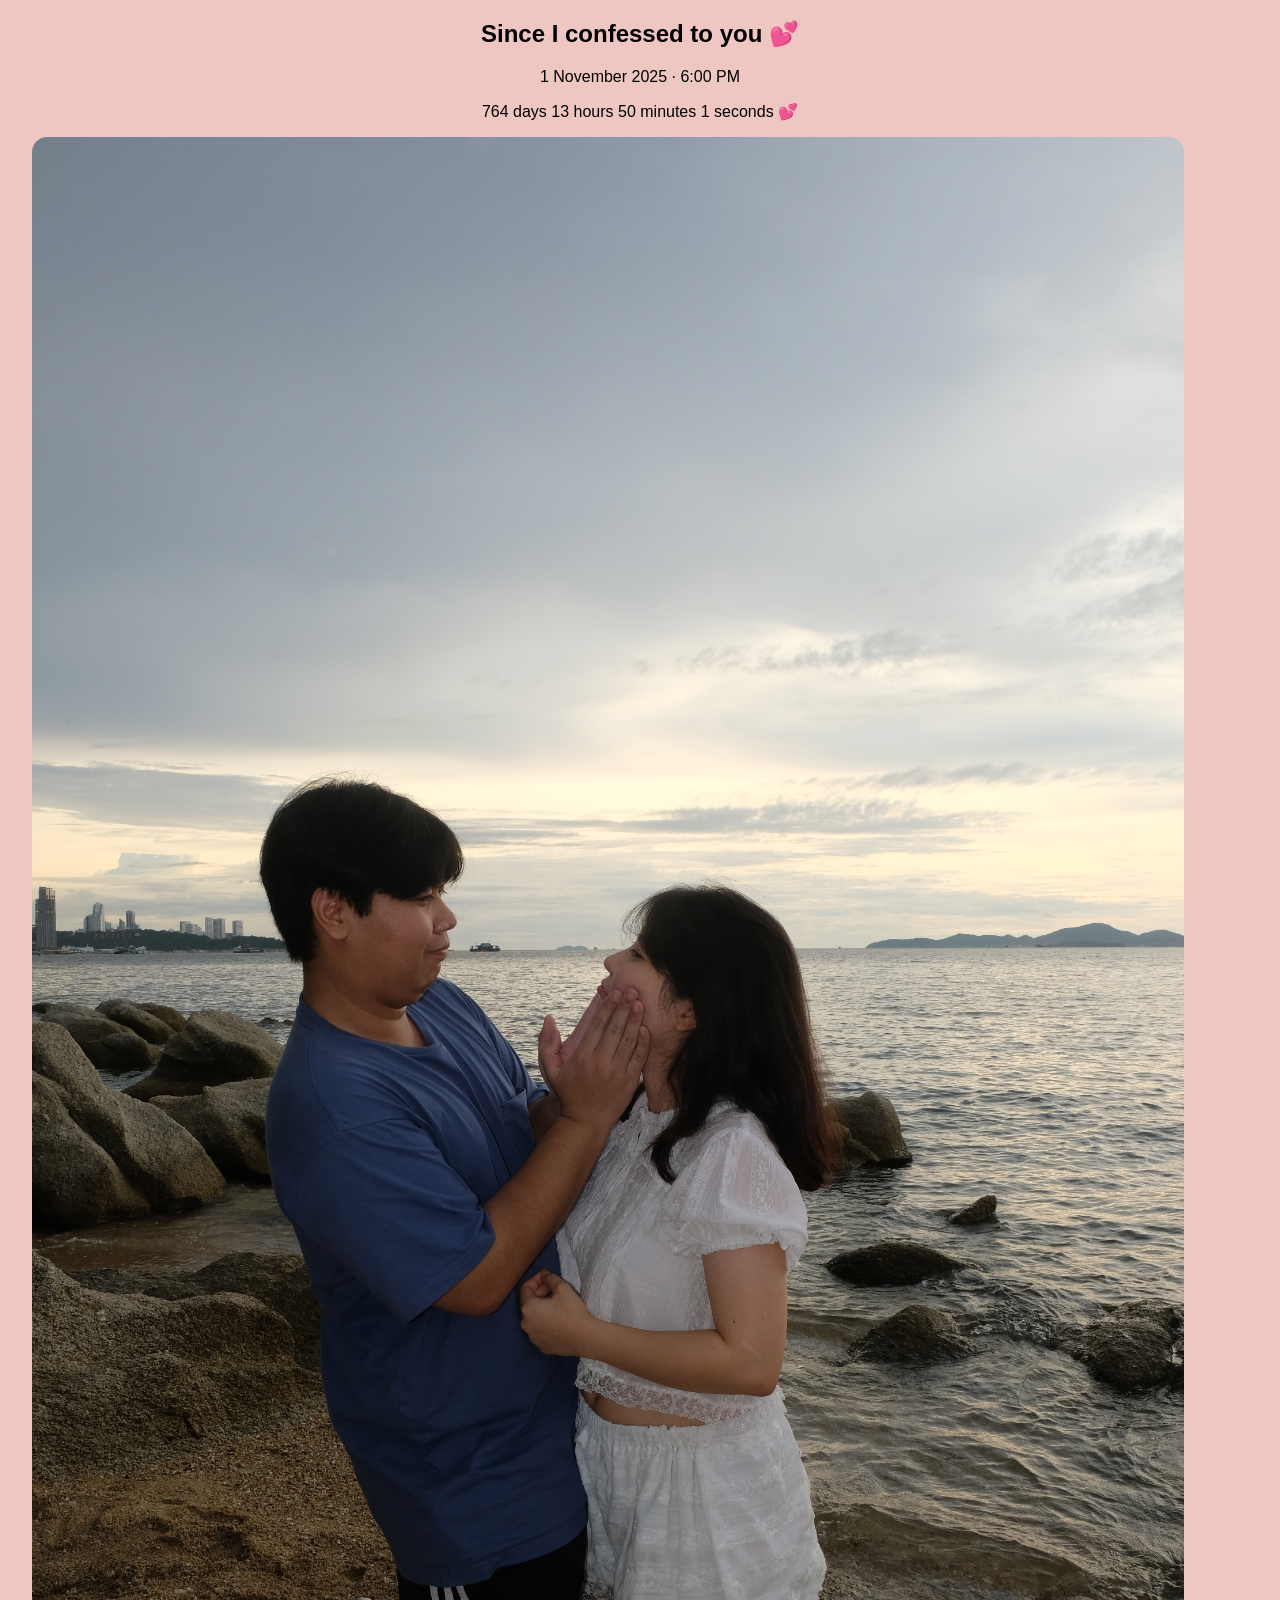
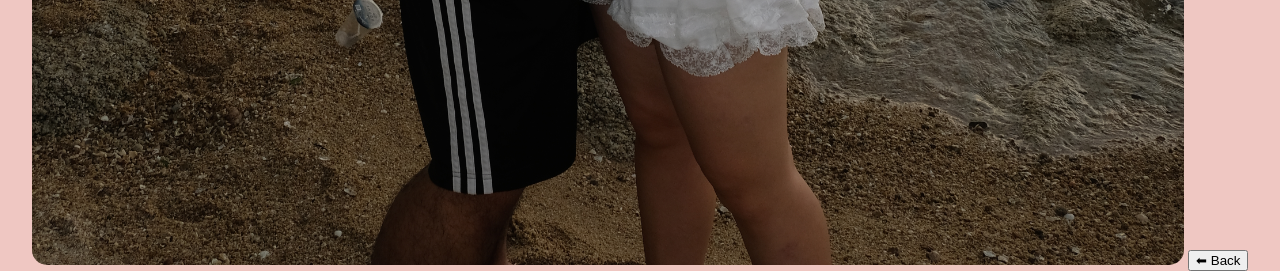
==== calendar.html @ 94bf18ad "Update calendar.html" ====
<!DOCTYPE html>
<html>
<head>
<meta charset="UTF-8">
<title>Calendar</title>
<link rel="stylesheet" href="style.css">
</head>
<body>

<h2 class="calendar-title">Since I confessed to you 💕</h2>
<p class="calendar-date">1 November 2025 · 6:00 PM</p>
<p id="timeTogether" class="calendar-time"></p>

<img src="November/2-November-1.JPG" class="top-image">

<button onclick="goHome()">⬅ Back</button>

<script src="script.js"></script>
</body>
</html>
---- style.css ----
body{
  margin:0;
  font-family: Arial;
  background:#EFC7C2;
  text-align:center;
}

/* LOGIN */
.login-container{
  display:flex;
  height:100vh;
}
.login-left, .login-right{
  width:50%;
}
.login-left img{
  width:100%;
  height:100%;
  object-fit:cover;
}
.login-right{
  display:flex;
  flex-direction:column;
  justify-content:center;
  align-items:center;
}

.keypad{
  display:grid;
  grid-template-columns:repeat(3,70px);
  gap:10px;
}

.keypad button{
  padding:15px;
  font-size:18px;
  border-radius:12px;
  border:none;
}

.next-btn{
  display:none;
  margin-top:20px;
  padding:15px 30px;
  font-size:18px;
  background:#ff6f91;
  color:white;
  border:none;
  border-radius:20px;
}

/* HOME */
.home-page{
  display:flex;
  flex-direction:column;
  justify-content:center;
  height:100vh;
}

.menu a{
  display:block;
  margin:15px;
  font-size:22px;
  text-decoration:none;
}

/* MEMORIES */
.month-buttons button{
  margin:5px;
  padding:10px 18px;
  border-radius:20px;
  border:none;
  background:#ff8fab;
}

.slider{
  height:65vh;
  display:flex;
  justify-content:center;
  align-items:center;
}
.slider img{
  max-width:100%;
  max-height:100%;
  object-fit:contain;
}

/* CALENDAR / NOTES */
.top-image{
  max-width:90%;
  border-radius:15px;
}

/* NOTES */
.note-area{
  display:flex;
  justify-content:center;
  align-items:center;
  gap:20px;
}
.letter-btn{
  font-size:30px;
  padding:20px;
}
.popup{
  display:none;
  background:white;
  padding:20px;
  border-radius:15px;
  margin:20px;
}
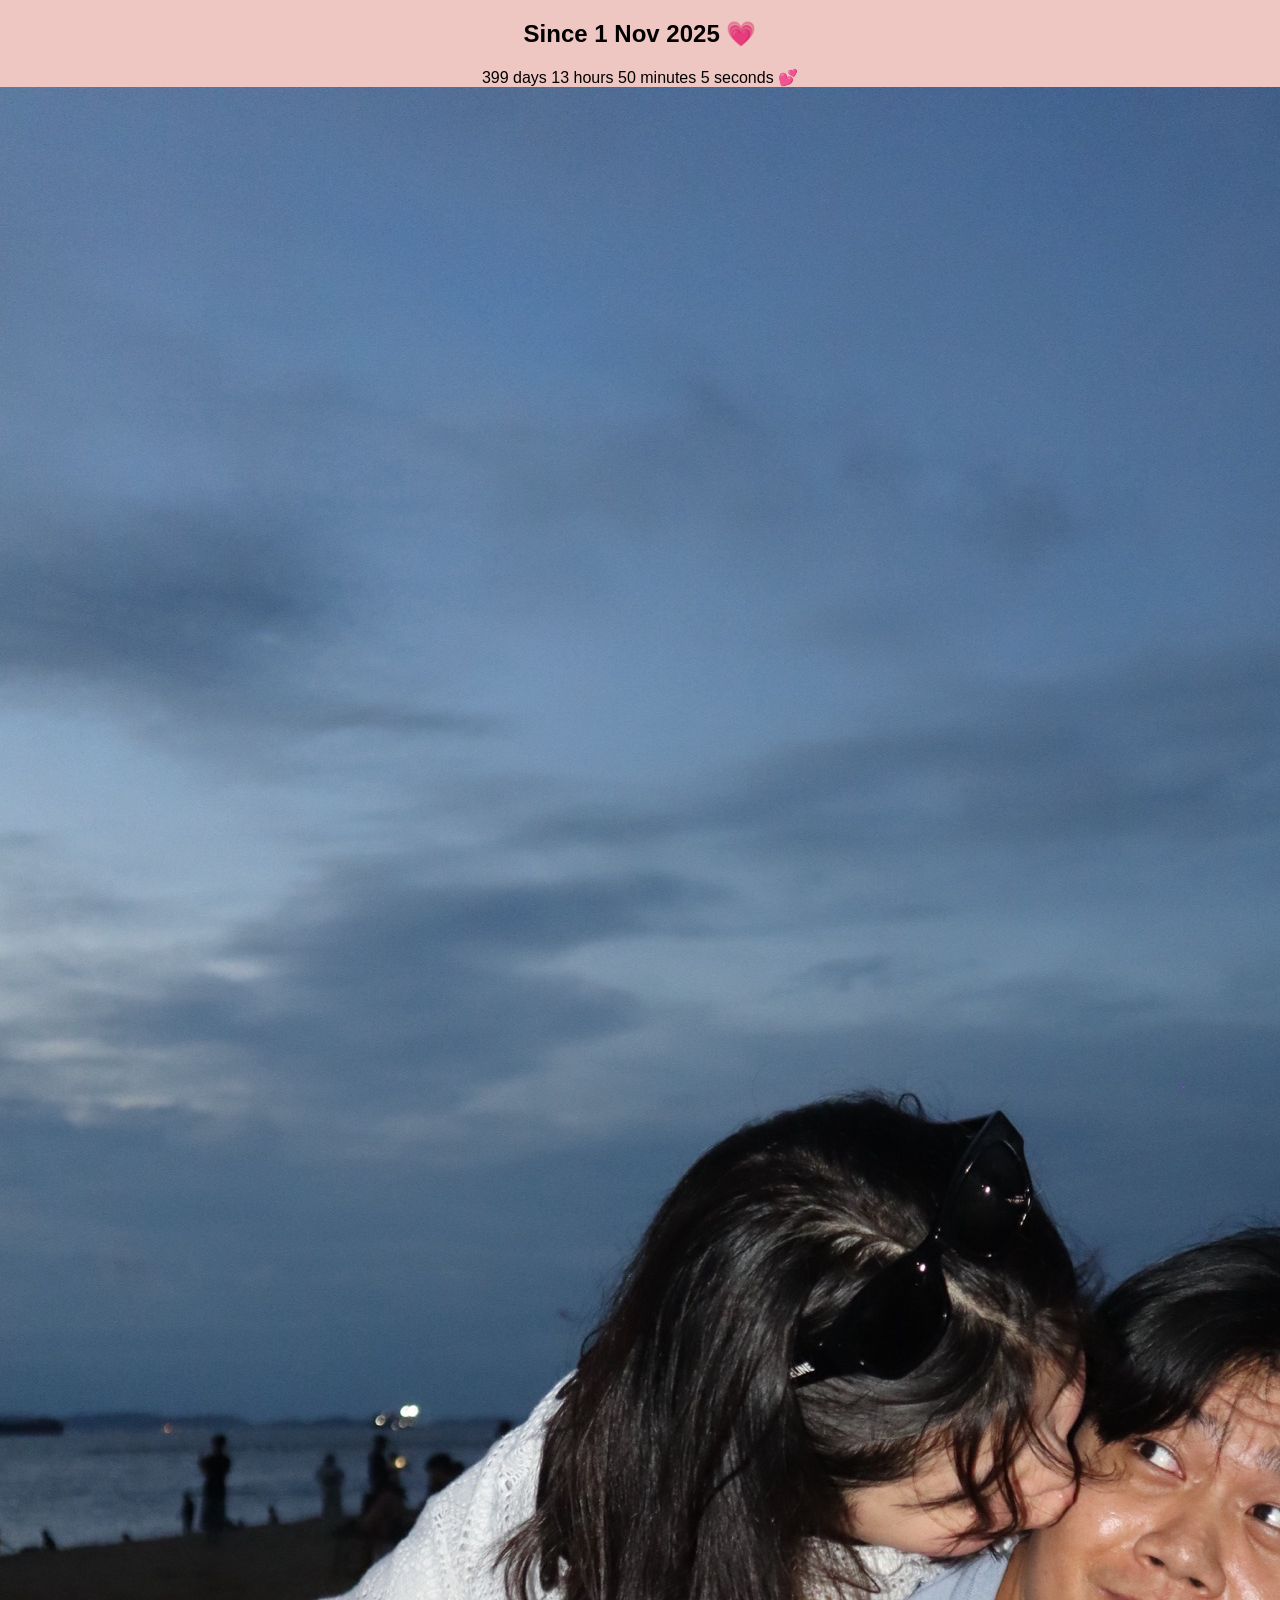
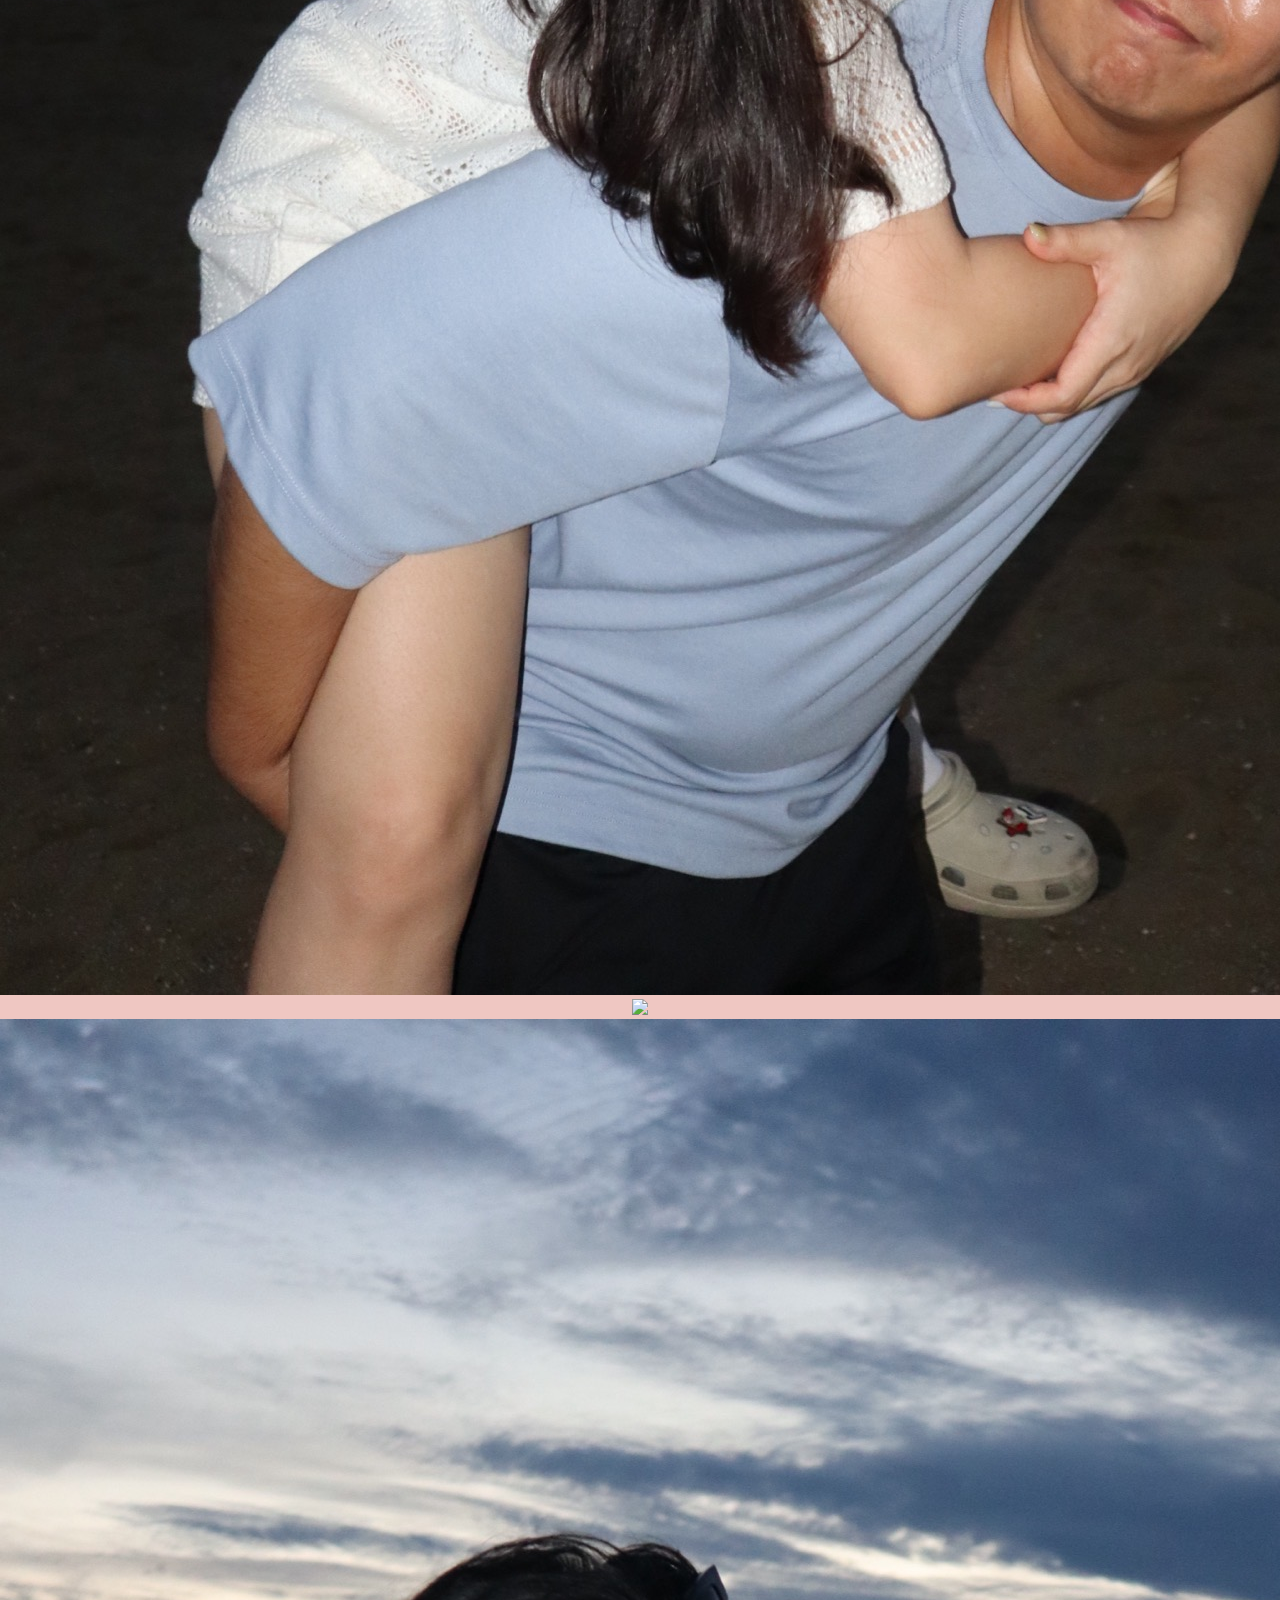
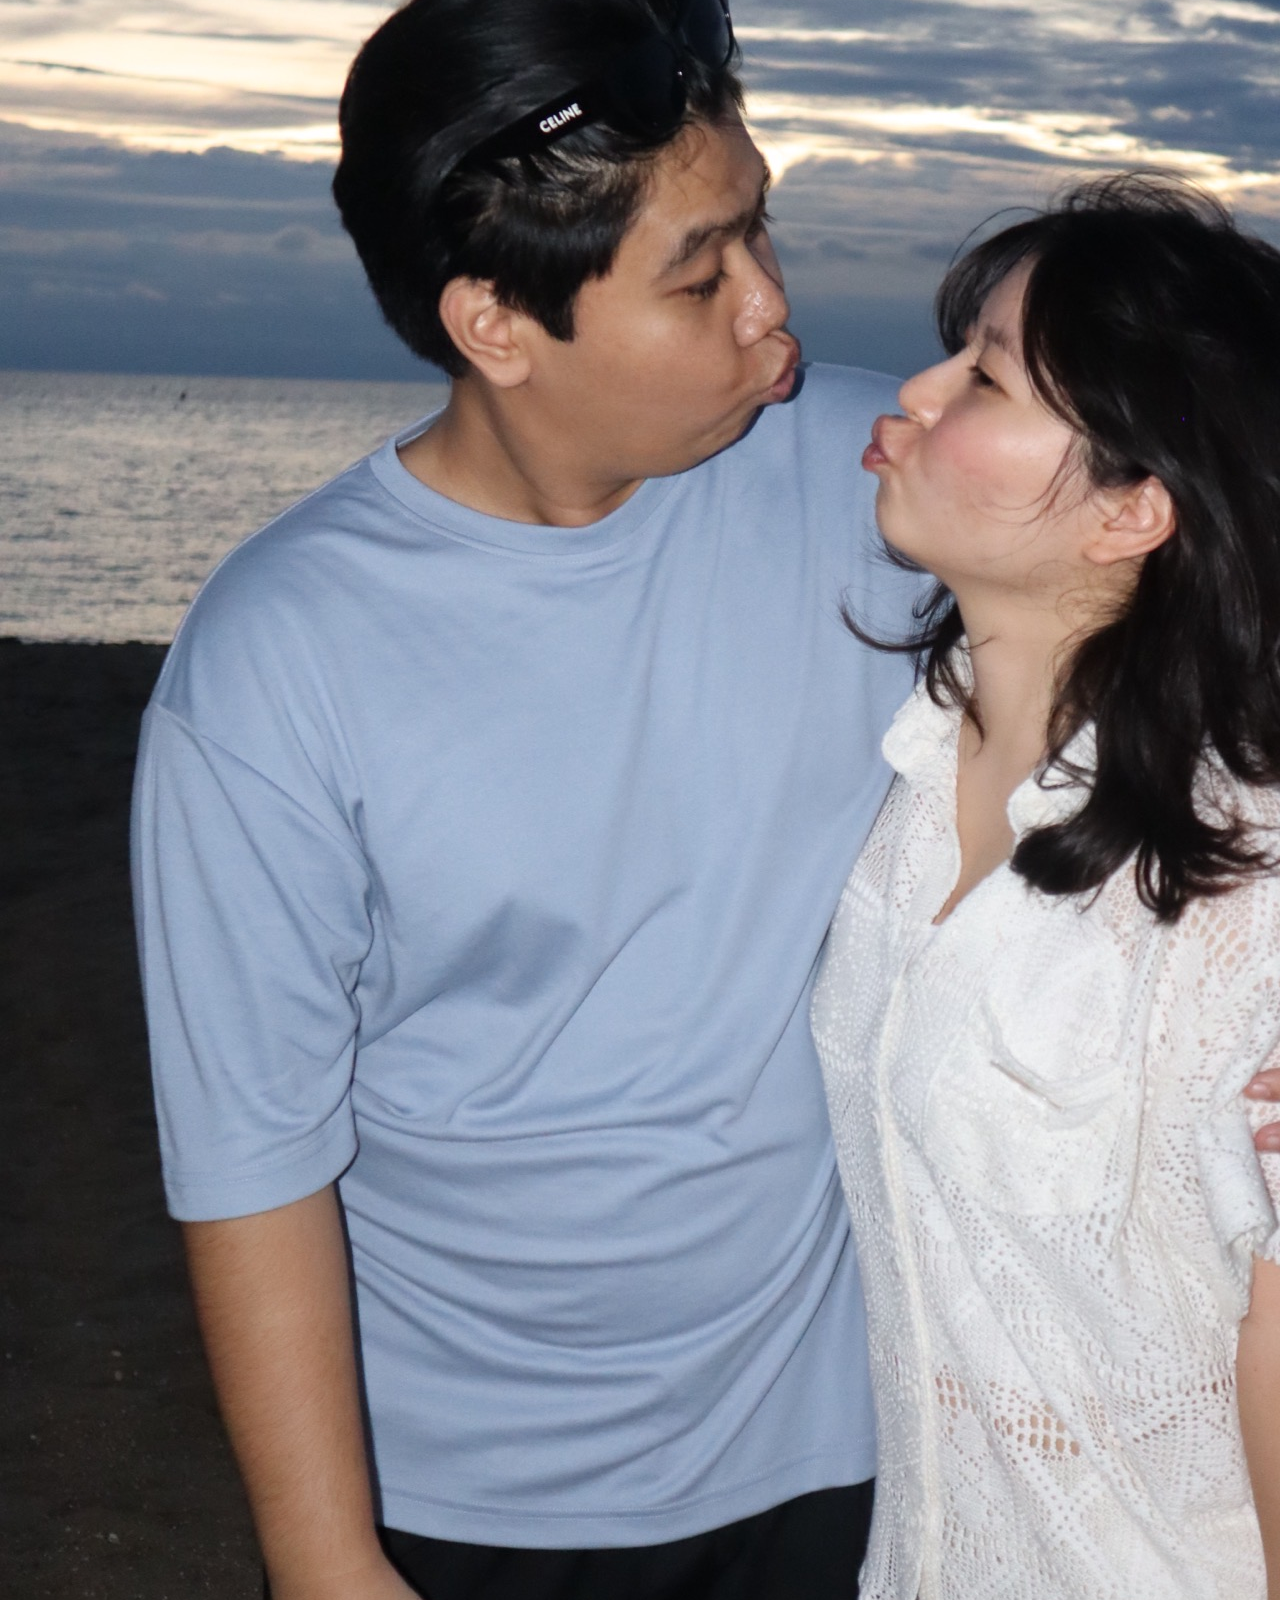
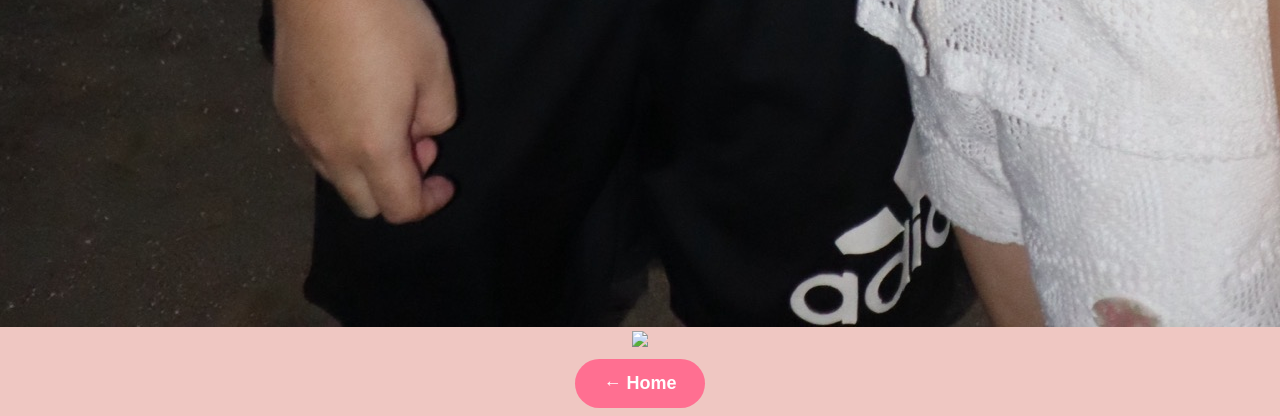
==== commit 9cf1fc6f: "Update calendar.html" ====
--- a/calendar.html
+++ b/calendar.html
@@ -2,18 +2,24 @@
 <html>
 <head>
 <meta charset="UTF-8">
-<title>Calendar</title>
 <link rel="stylesheet" href="style.css">
 </head>
 <body>
 
-<h2 class="calendar-title">Since I confessed to you 💕</h2>
-<p class="calendar-date">1 November 2025 · 6:00 PM</p>
-<p id="timeTogether" class="calendar-time"></p>
+<div class="container">
+  <h2>Since 1 Nov 2025 💗</h2>
 
-<img src="November/2-November-1.JPG" class="top-image">
+  <div class="time-box" id="timeTogether"></div>
 
-<button onclick="goHome()">⬅ Back</button>
+  <div class="gallery">
+    <img src="November/1-November-1.JPG">
+    <img src="November/1-November-2.JPG">
+    <img src="November/1-November-3.JPG">
+    <img src="November/1-November-4.JPG">
+  </div>
+
+  <button onclick="location.href='home.html'">← Home</button>
+</div>
 
 <script src="script.js"></script>
 </body>
--- a/style.css
+++ b/style.css
@@ -1,111 +1,121 @@
-body{
-  margin:0;
-  font-family: Arial;
-  background:#EFC7C2;
-  text-align:center;
+body {
+  margin: 0;
+  font-family: 'Poppins', sans-serif;
+  background: #EFC7C2;
+  text-align: center;
 }
 
+button {
+  font-size: 18px;
+  padding: 14px 28px;
+  border-radius: 25px;
+  border: none;
+  background: #ff6f91;
+  color: white;
+  font-weight: 600;
+  margin: 8px;
+}
+button:active { transform: scale(0.95); }
+
 /* LOGIN */
-.login-container{
-  display:flex;
-  height:100vh;
+.login-container {
+  display: flex;
+  height: 100vh;
 }
-.login-left, .login-right{
-  width:50%;
+.login-left, .login-right {
+  width: 50%;
+  display: flex;
+  justify-content: center;
+  align-items: center;
+  flex-direction: column;
 }
-.login-left img{
-  width:100%;
-  height:100%;
-  object-fit:cover;
+.login-left img {
+  width: 100%;
+  height: 100%;
+  object-fit: cover;
 }
-.login-right{
-  display:flex;
-  flex-direction:column;
-  justify-content:center;
-  align-items:center;
-}
-
-.keypad{
-  display:grid;
-  grid-template-columns:repeat(3,70px);
-  gap:10px;
-}
-
-.keypad button{
-  padding:15px;
-  font-size:18px;
-  border-radius:12px;
-  border:none;
-}
-
-.next-btn{
-  display:none;
-  margin-top:20px;
-  padding:15px 30px;
-  font-size:18px;
-  background:#ff6f91;
-  color:white;
-  border:none;
-  border-radius:20px;
+.password-box {
+  font-size: 26px;
+  letter-spacing: 6px;
+  margin: 15px;
 }
 
 /* HOME */
-.home-page{
-  display:flex;
-  flex-direction:column;
-  justify-content:center;
-  height:100vh;
+.center-page {
+  display: flex;
+  flex-direction: column;
+  justify-content: center;
+  height: 100vh;
 }
-
-.menu a{
-  display:block;
-  margin:15px;
-  font-size:22px;
-  text-decoration:none;
+.menu a {
+  display: block;
+  font-size: 22px;
+  margin: 15px;
+  text-decoration: none;
+  color: #333;
 }
 
 /* MEMORIES */
-.month-buttons button{
-  margin:5px;
-  padding:10px 18px;
-  border-radius:20px;
-  border:none;
-  background:#ff8fab;
-}
-
-.slider{
-  height:65vh;
+.months button { background:#ff9aa2; }
+.slider {
+  height: 65vh;
   display:flex;
   justify-content:center;
   align-items:center;
+  overflow:hidden;
 }
-.slider img{
+.slider img {
   max-width:100%;
   max-height:100%;
   object-fit:contain;
 }
 
-/* CALENDAR / NOTES */
-.top-image{
-  max-width:90%;
-  border-radius:15px;
+/* CALENDAR */
+.calendar-title {
+  font-family:'Playfair Display',serif;
+  font-size:30px;
+}
+.calendar-time {
+  font-size:24px;
+  margin:20px;
+}
+.top-image {
+  max-height:45vh;
+  border-radius:20px;
 }
 
 /* NOTES */
-.note-area{
+.note-area {
   display:flex;
   justify-content:center;
   align-items:center;
-  gap:20px;
+  height:65vh;
 }
-.letter-btn{
-  font-size:30px;
-  padding:20px;
+.note-img, .letter {
+  width:45%;
+  height:auto;
+  border-radius:20px;
 }
-.popup{
+.letter {
+  background:white;
+  font-size:60px;
+  margin-left:-40px;
+  display:flex;
+  justify-content:center;
+  align-items:center;
+  cursor:pointer;
+}
+.popup {
   display:none;
+  position:fixed;
+  inset:0;
+  background:rgba(0,0,0,0.5);
+  justify-content:center;
+  align-items:center;
+}
+.popup-box {
   background:white;
-  padding:20px;
-  border-radius:15px;
-  margin:20px;
+  padding:30px;
+  border-radius:20px;
+  max-width:80%;
 }
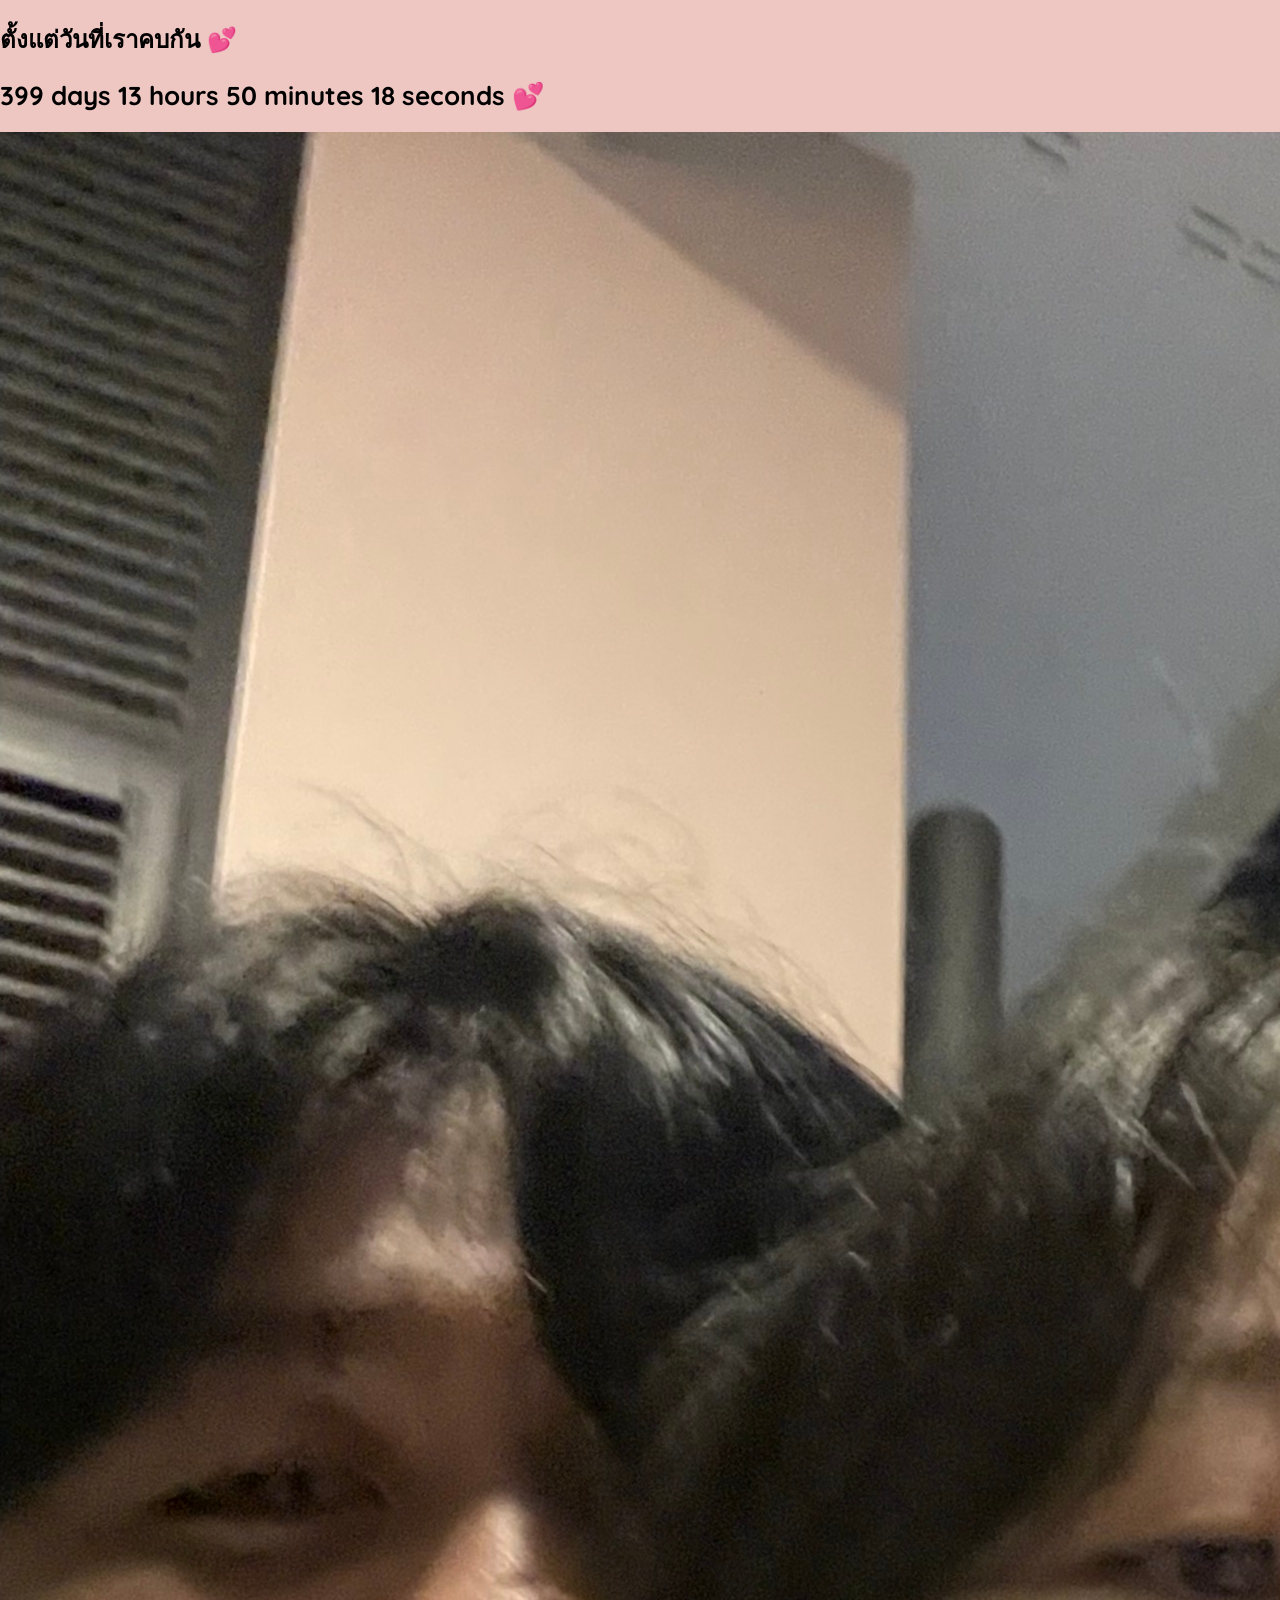
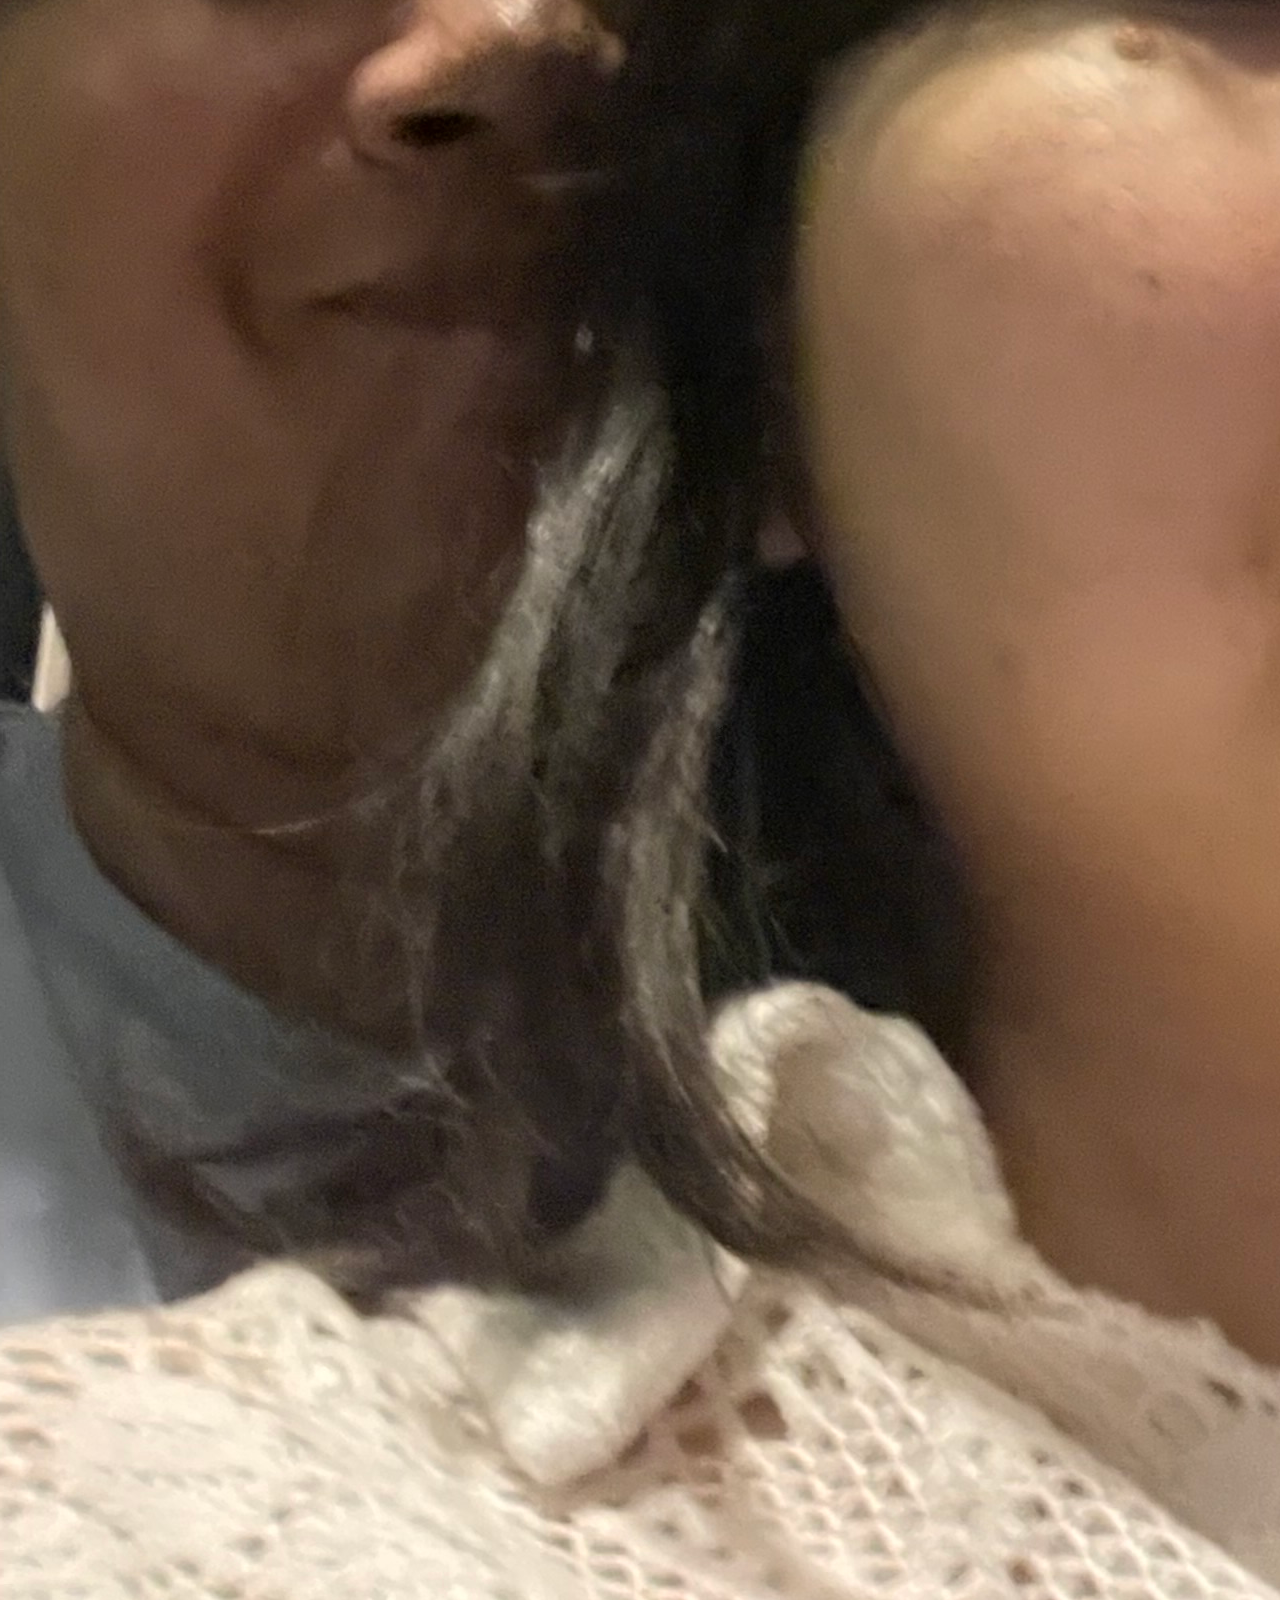
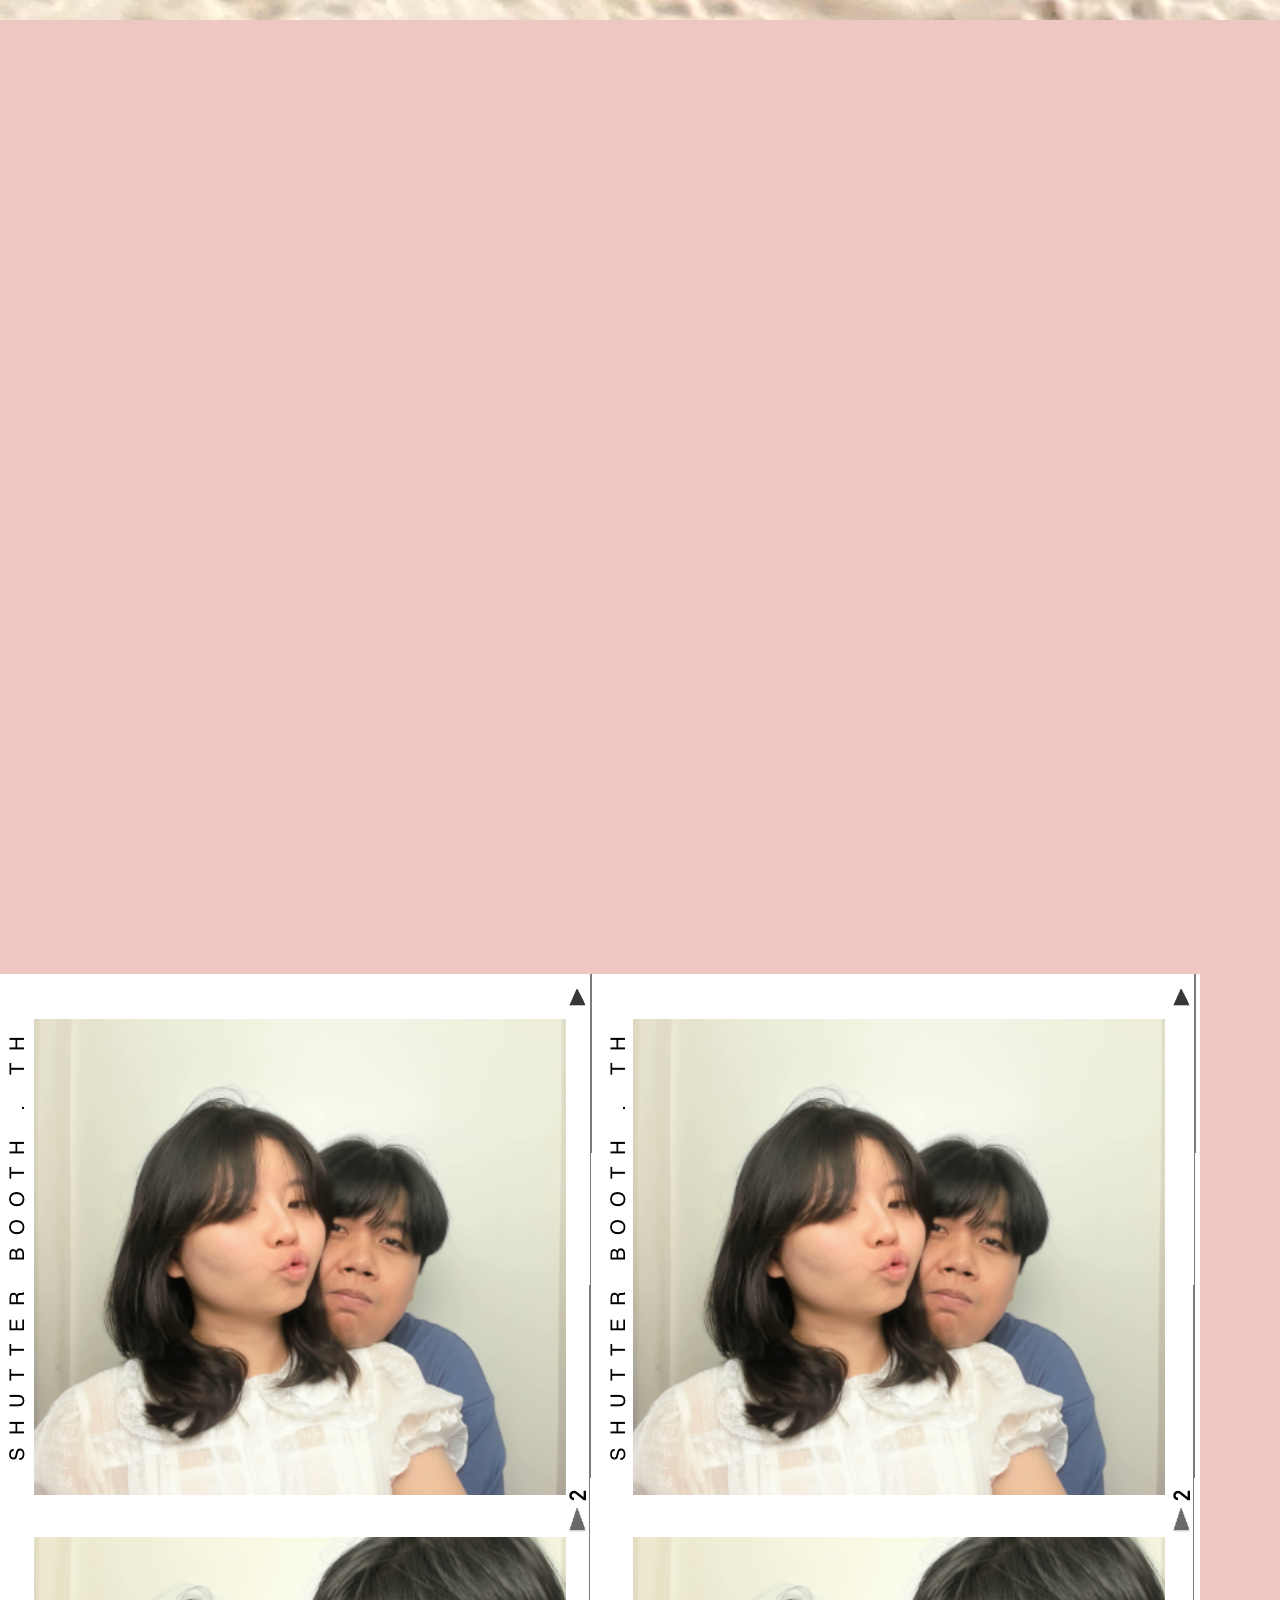
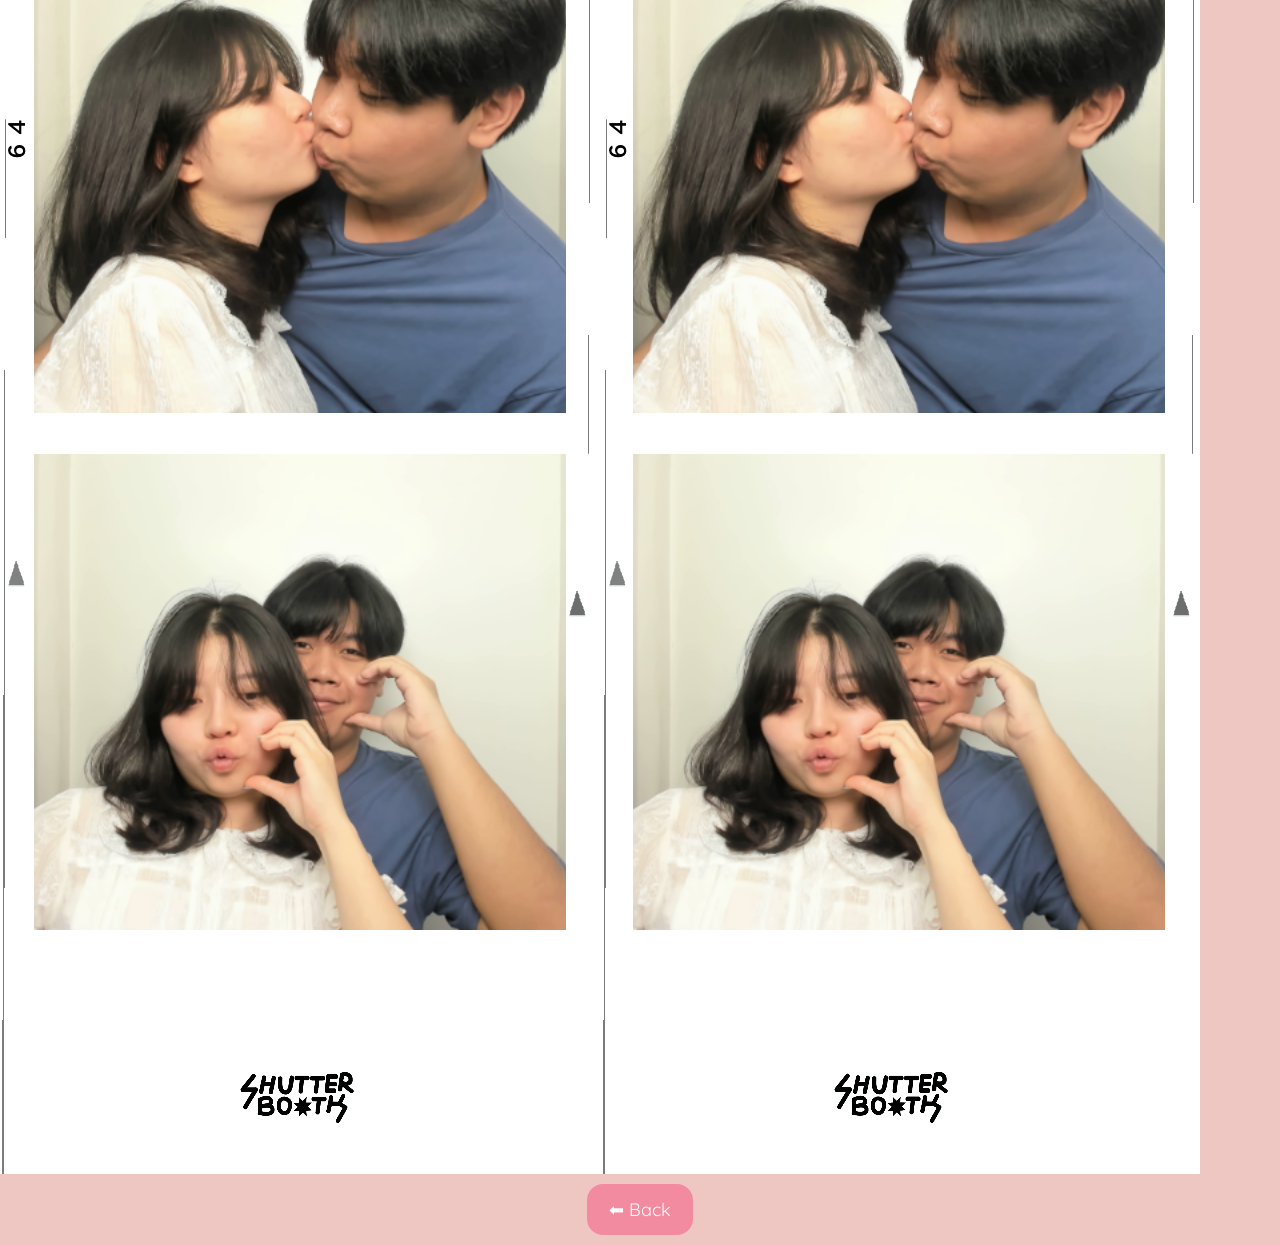
==== commit 87201abd: "Update calendar.html" ====
--- a/calendar.html
+++ b/calendar.html
@@ -2,23 +2,24 @@
 <html>
 <head>
 <meta charset="UTF-8">
+<title>Calendar</title>
 <link rel="stylesheet" href="style.css">
 </head>
 <body>
 
-<div class="container">
-  <h2>Since 1 Nov 2025 💗</h2>
+<h2>ตั้งแต่วันที่เราคบกัน 💕</h2>
 
-  <div class="time-box" id="timeTogether"></div>
+<div id="timeTogether" class="time-box"></div>
 
-  <div class="gallery">
-    <img src="November/1-November-1.JPG">
-    <img src="November/1-November-2.JPG">
-    <img src="November/1-November-3.JPG">
-    <img src="November/1-November-4.JPG">
-  </div>
+<div class="gallery">
+  <img src="November/1-November-2.jpeg">
+  <img src="November/1-November-4.jpeg">
+  <img src="November/12-November.jpeg">
+  <img src="November/2-November-6.png">
+</div>
 
-  <button onclick="location.href='home.html'">← Home</button>
+<div style="text-align:center">
+  <button onclick="goHome()">⬅ Back</button>
 </div>
 
 <script src="script.js"></script>
--- a/style.css
+++ b/style.css
@@ -1,121 +1,112 @@
-body {
-  margin: 0;
-  font-family: 'Poppins', sans-serif;
-  background: #EFC7C2;
-  text-align: center;
+@import url('https://fonts.googleapis.com/css2?family=Quicksand:wght@400;600;700&display=swap');
+
+*{box-sizing:border-box;font-family:'Quicksand',sans-serif}
+
+body{
+  margin:0;
+  background:#EFC7C2;
+  min-height:100vh;
 }
 
-button {
-  font-size: 18px;
-  padding: 14px 28px;
-  border-radius: 25px;
-  border: none;
-  background: #ff6f91;
-  color: white;
-  font-weight: 600;
-  margin: 8px;
-}
-button:active { transform: scale(0.95); }
-
-/* LOGIN */
-.login-container {
-  display: flex;
-  height: 100vh;
-}
-.login-left, .login-right {
-  width: 50%;
-  display: flex;
-  justify-content: center;
-  align-items: center;
-  flex-direction: column;
-}
-.login-left img {
-  width: 100%;
-  height: 100%;
-  object-fit: cover;
-}
-.password-box {
-  font-size: 26px;
-  letter-spacing: 6px;
-  margin: 15px;
+.center{
+  display:flex;
+  flex-direction:column;
+  justify-content:center;
+  align-items:center;
+  height:100vh;
 }
 
-/* HOME */
-.center-page {
-  display: flex;
-  flex-direction: column;
-  justify-content: center;
-  height: 100vh;
-}
-.menu a {
-  display: block;
-  font-size: 22px;
-  margin: 15px;
-  text-decoration: none;
-  color: #333;
+button{
+  background:#f38ba0;
+  border:none;
+  border-radius:16px;
+  padding:14px 22px;
+  font-size:18px;
+  color:white;
+  margin:10px;
 }
 
-/* MEMORIES */
-.months button { background:#ff9aa2; }
-.slider {
-  height: 65vh;
+/* password */
+.password-container{
+  display:flex;
+  height:100vh;
+}
+.password-left, .password-right{
+  flex:1;
   display:flex;
   justify-content:center;
   align-items:center;
-  overflow:hidden;
+  flex-direction:column;
 }
-.slider img {
-  max-width:100%;
-  max-height:100%;
-  object-fit:contain;
+.password-left img{
+  width:100%;
+  height:100%;
+  object-fit:cover;
+}
+.keypad{
+  display:grid;
+  grid-template-columns:repeat(3,1fr);
+  gap:10px;
 }
 
-/* CALENDAR */
-.calendar-title {
-  font-family:'Playfair Display',serif;
-  font-size:30px;
+/* memories */
+.months{
+  display:grid;
+  grid-template-columns:repeat(3,1fr);
+  gap:10px;
 }
-.calendar-time {
-  font-size:24px;
-  margin:20px;
-}
-.top-image {
-  max-height:45vh;
-  border-radius:20px;
-}
-
-/* NOTES */
-.note-area {
+.slider{
+  height:65vh;
   display:flex;
   justify-content:center;
   align-items:center;
-  height:65vh;
 }
-.note-img, .letter {
-  width:45%;
-  height:auto;
-  border-radius:20px;
+.slider img{
+  max-width:100%;
+  max-height:100%;
+  border-radius:18px;
 }
-.letter {
+
+/* calendar */
+.gallery{
+  display:grid;
+  grid-template-columns:repeat(3,1fr);
+  gap:10px;
+}
+.time-box{
+  font-size:26px;
+  font-weight:700;
+  margin:20px 0;
+}
+
+/* notes */
+.notes-grid{
+  display:grid;
+  grid-template-columns:repeat(2,1fr);
+  gap:14px;
+}
+.letter{
   background:white;
-  font-size:60px;
-  margin-left:-40px;
+  padding:18px;
+  border-radius:18px;
+  font-size:22px;
   display:flex;
+  align-items:center;
   justify-content:center;
-  align-items:center;
-  cursor:pointer;
 }
-.popup {
-  display:none;
+
+/* popup */
+.popup{
   position:fixed;
   inset:0;
-  background:rgba(0,0,0,0.5);
+  background:rgba(0,0,0,.4);
+  display:none;
+  align-items:center;
   justify-content:center;
-  align-items:center;
 }
-.popup-box {
+.popup-content{
   background:white;
-  padding:30px;
+  padding:22px;
   border-radius:20px;
   max-width:80%;
 }
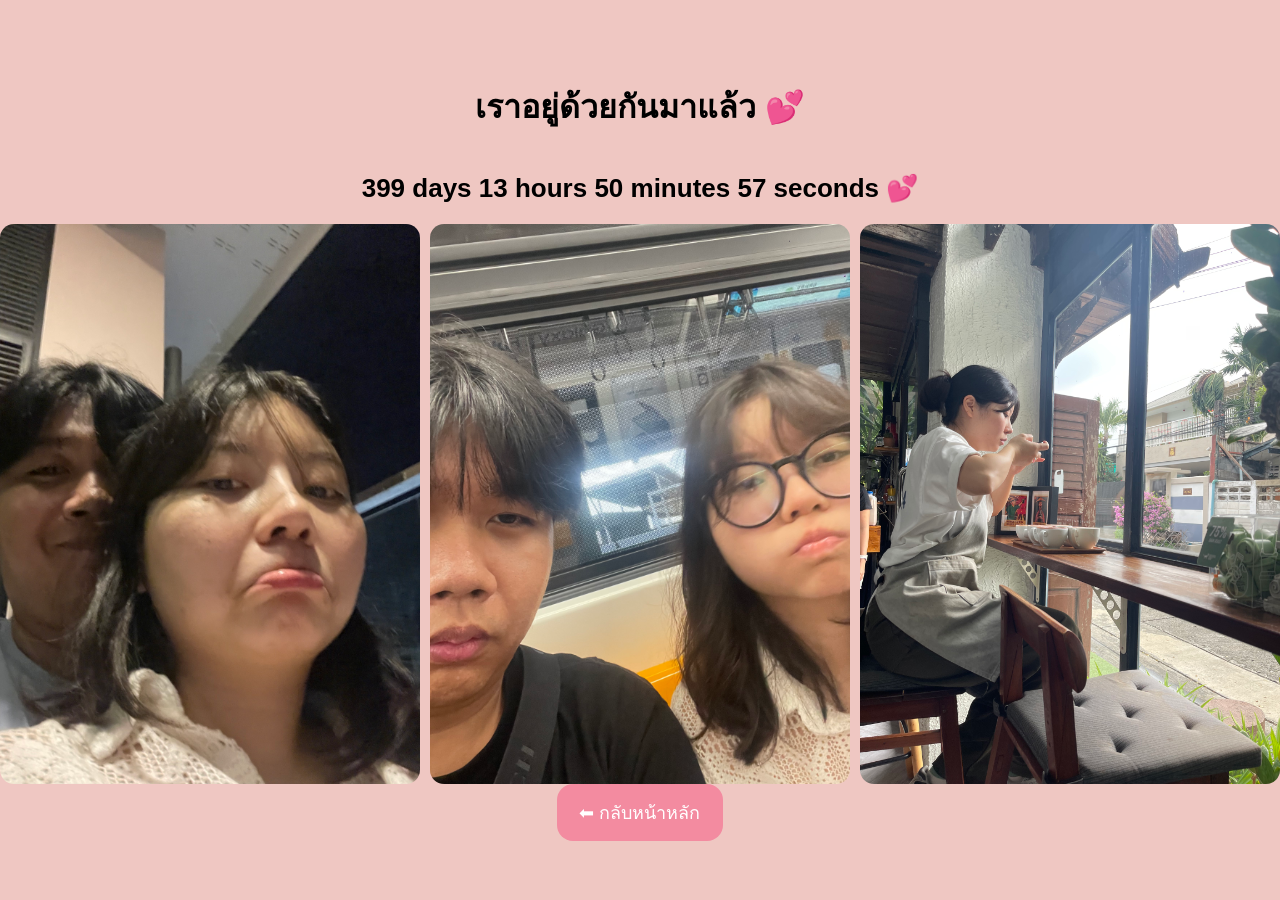
==== commit e521f304: "Update calendar.html" ====
--- a/calendar.html
+++ b/calendar.html
@@ -5,22 +5,18 @@
 <title>Calendar</title>
 <link rel="stylesheet" href="style.css">
 </head>
-<body>
+<body class="center-page">
 
-<h2>ตั้งแต่วันที่เราคบกัน 💕</h2>
-
-<div id="timeTogether" class="time-box"></div>
+<h1 class="calendar-title">เราอยู่ด้วยกันมาแล้ว 💕</h1>
+<div id="timeTogether" class="time-box highlight"></div>
 
 <div class="gallery">
   <img src="November/1-November-2.jpeg">
   <img src="November/1-November-4.jpeg">
   <img src="November/12-November.jpeg">
-  <img src="November/2-November-6.png">
 </div>
 
-<div style="text-align:center">
-  <button onclick="goHome()">⬅ Back</button>
-</div>
+<button class="main-btn">⬅ กลับหน้าหลัก</button>
 
 <script src="script.js"></script>
 </body>
--- a/style.css
+++ b/style.css
@@ -1,6 +1,4 @@
-@import url('https://fonts.googleapis.com/css2?family=Quicksand:wght@400;600;700&display=swap');
-
-*{box-sizing:border-box;font-family:'Quicksand',sans-serif}
+*{box-sizing:border-box;font-family:'Poppins',sans-serif}
 
 body{
   margin:0;
@@ -8,7 +6,8 @@
   min-height:100vh;
 }
 
-.center{
+/* center pages */
+.center-page{
   display:flex;
   flex-direction:column;
   justify-content:center;
@@ -16,6 +15,36 @@
   height:100vh;
 }
 
+/* login */
+.login-container{
+  display:flex;
+  height:100vh;
+}
+.login-left,.login-right{
+  flex:1;
+  display:flex;
+  justify-content:center;
+  align-items:center;
+  flex-direction:column;
+}
+.login-left img{
+  width:100%;
+  height:100%;
+  object-fit:cover;
+}
+
+.password-box{
+  font-size:26px;
+  letter-spacing:8px;
+  margin:15px;
+}
+
+/* keypad */
+.keypad{
+  display:grid;
+  grid-template-columns:repeat(3,1fr);
+  gap:10px;
+}
 button{
   background:#f38ba0;
   border:none;
@@ -23,30 +52,14 @@
   padding:14px 22px;
   font-size:18px;
   color:white;
-  margin:10px;
 }
 
-/* password */
-.password-container{
-  display:flex;
-  height:100vh;
-}
-.password-left, .password-right{
-  flex:1;
-  display:flex;
-  justify-content:center;
-  align-items:center;
-  flex-direction:column;
-}
-.password-left img{
-  width:100%;
-  height:100%;
-  object-fit:cover;
-}
-.keypad{
-  display:grid;
-  grid-template-columns:repeat(3,1fr);
-  gap:10px;
+/* menu */
+.menu a{
+  display:block;
+  margin:15px;
+  font-size:20px;
+  text-decoration:none;
 }
 
 /* memories */
@@ -65,17 +78,23 @@
   max-width:100%;
   max-height:100%;
   border-radius:18px;
+  object-fit:contain;
 }
 
 /* calendar */
 .gallery{
   display:grid;
-  grid-template-columns:repeat(3,1fr);
+  grid-template-columns:repeat(auto-fit,minmax(100px,1fr));
   gap:10px;
+}
+.gallery img{
+  width:100%;
+  border-radius:14px;
 }
 .time-box{
   font-size:26px;
-  font-weight:700;
+  font-weight:600;
+  text-align:center;
   margin:20px 0;
 }
 
@@ -84,6 +103,10 @@
   display:grid;
   grid-template-columns:repeat(2,1fr);
   gap:14px;
+}
+.notes-grid img{
+  width:100%;
+  border-radius:16px;
 }
 .letter{
   background:white;
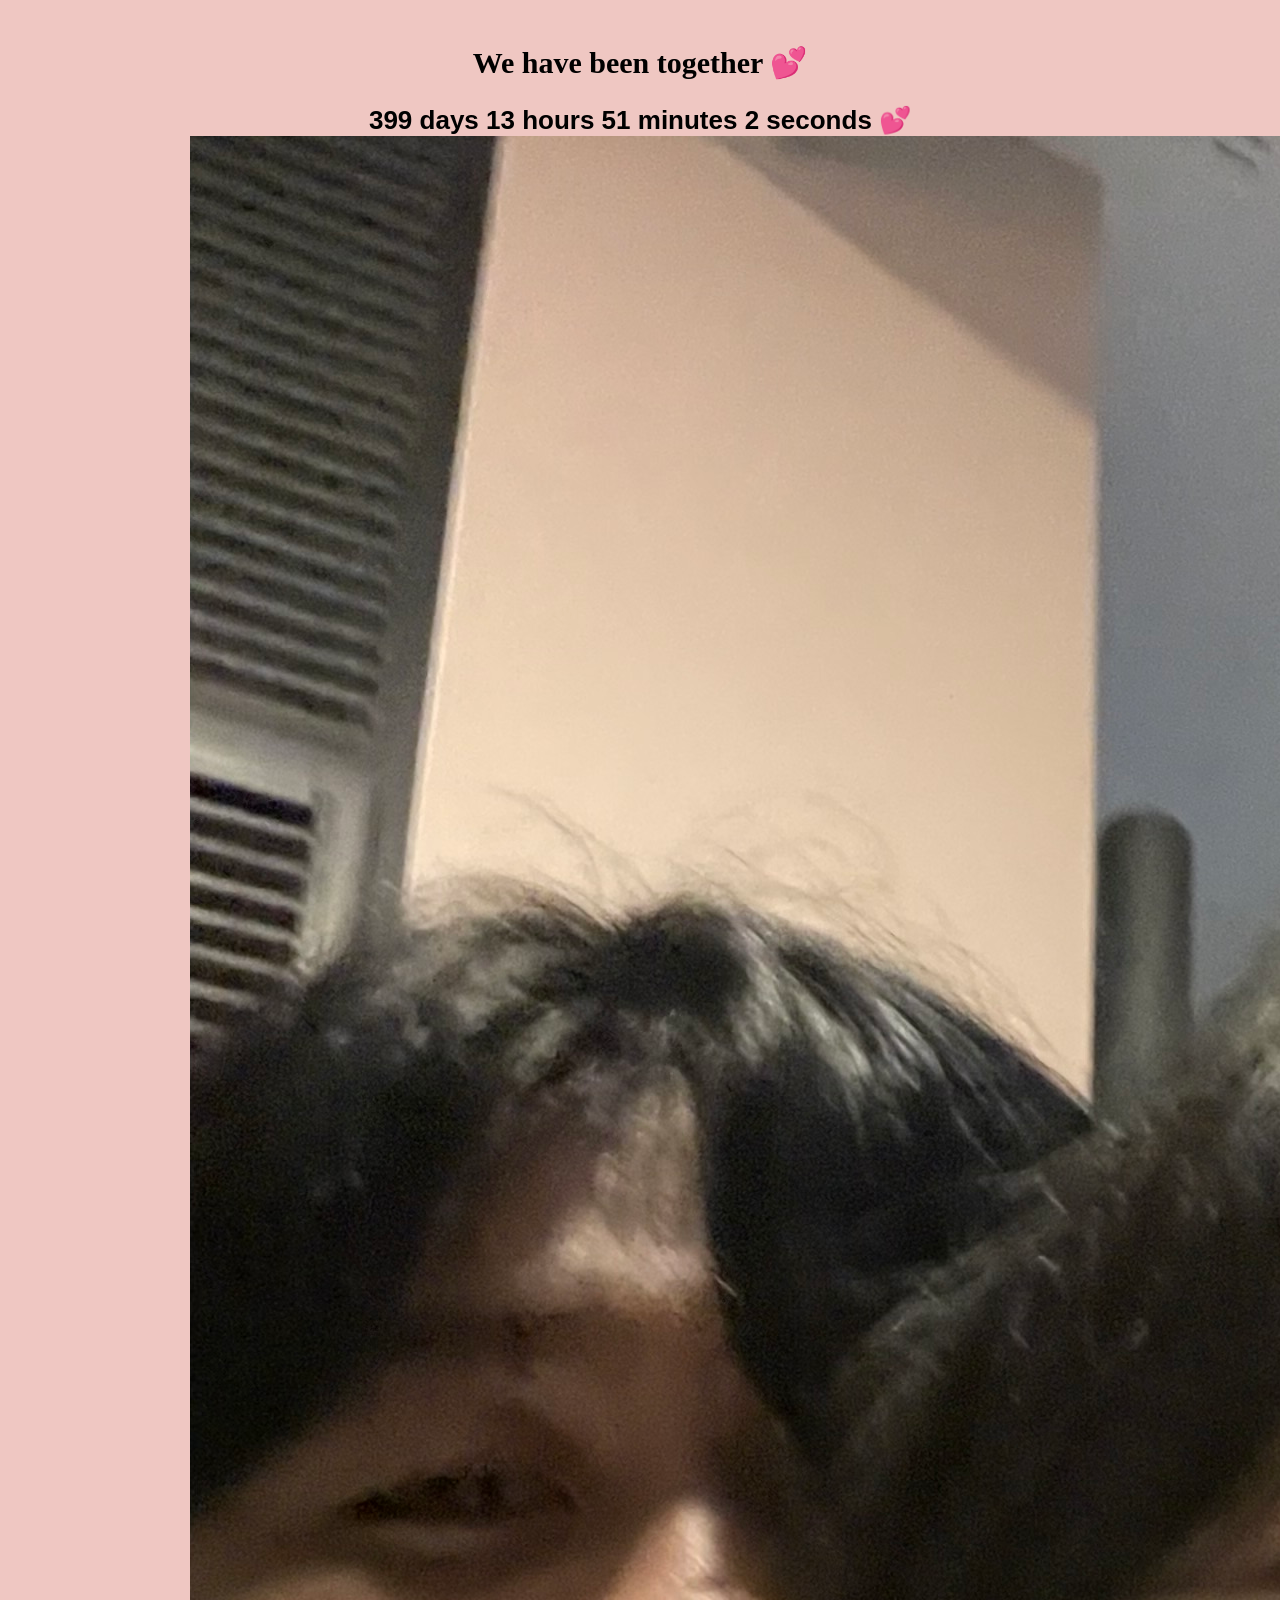
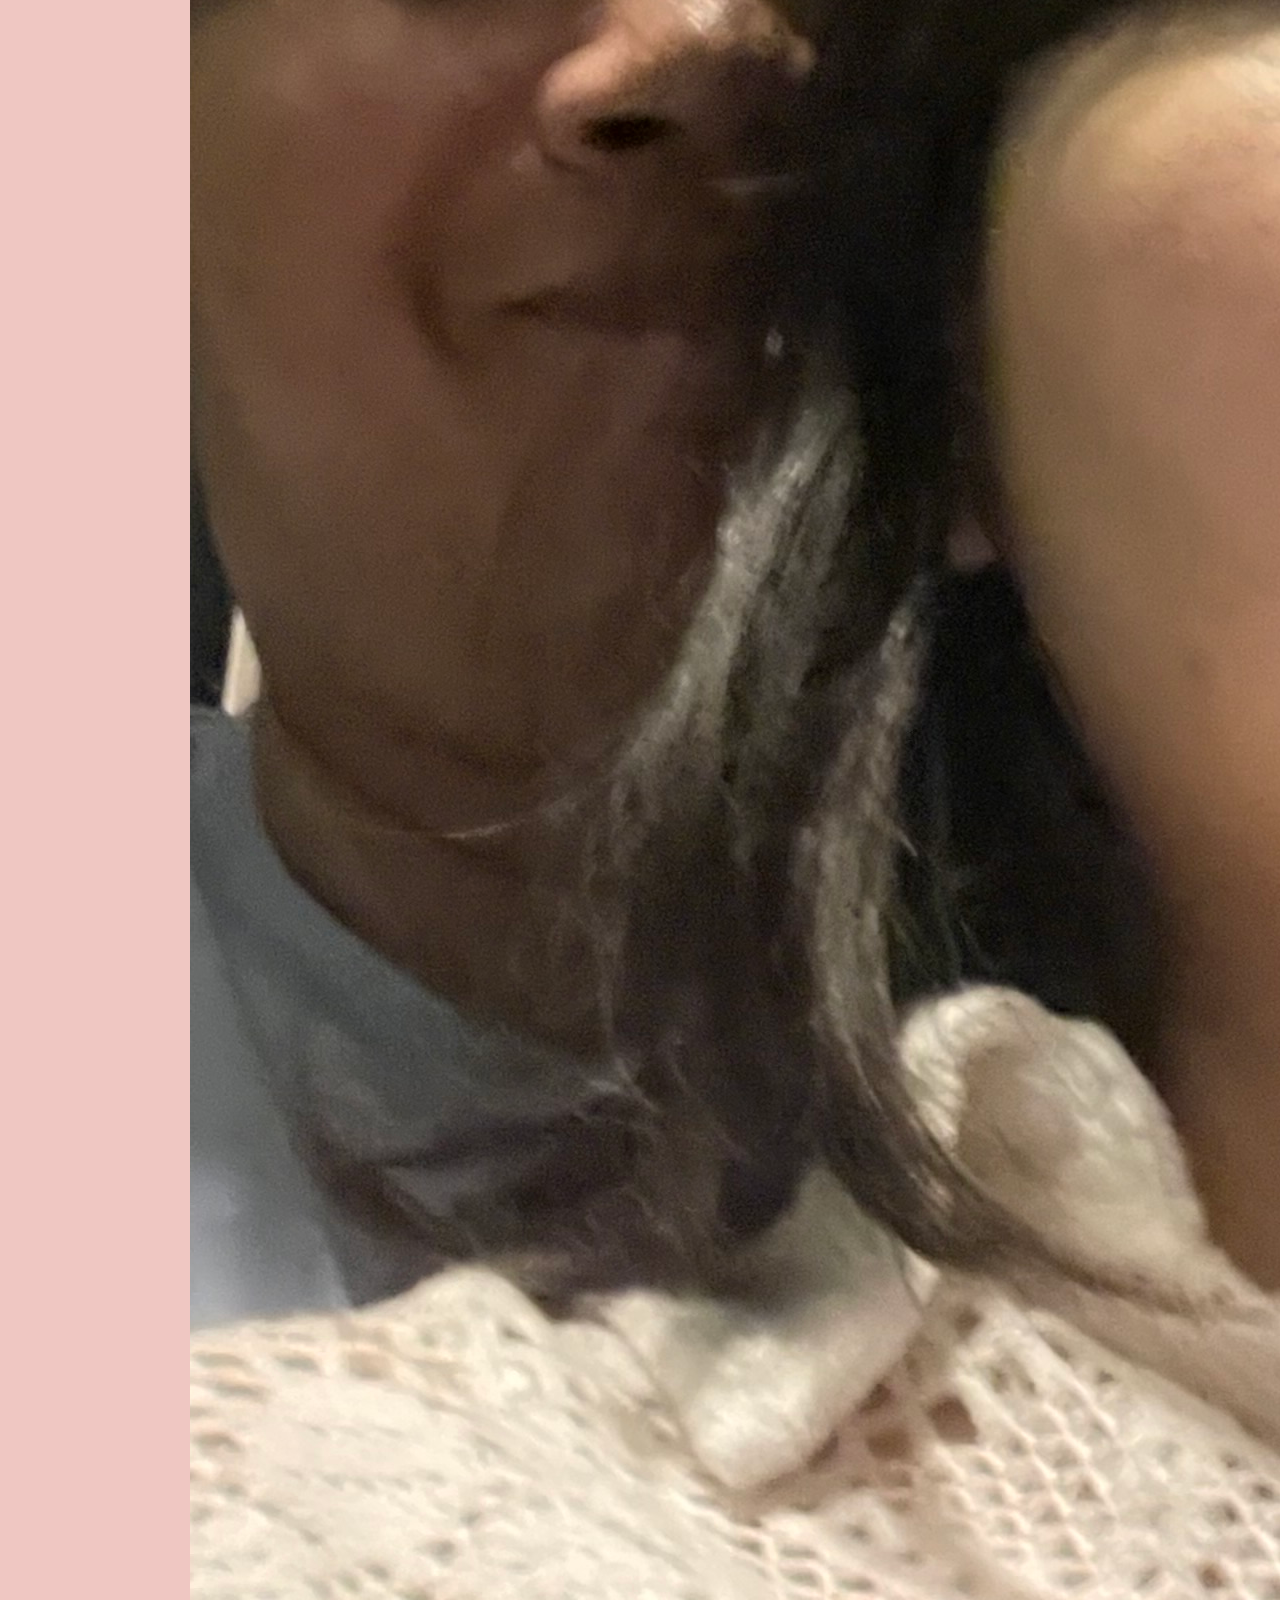
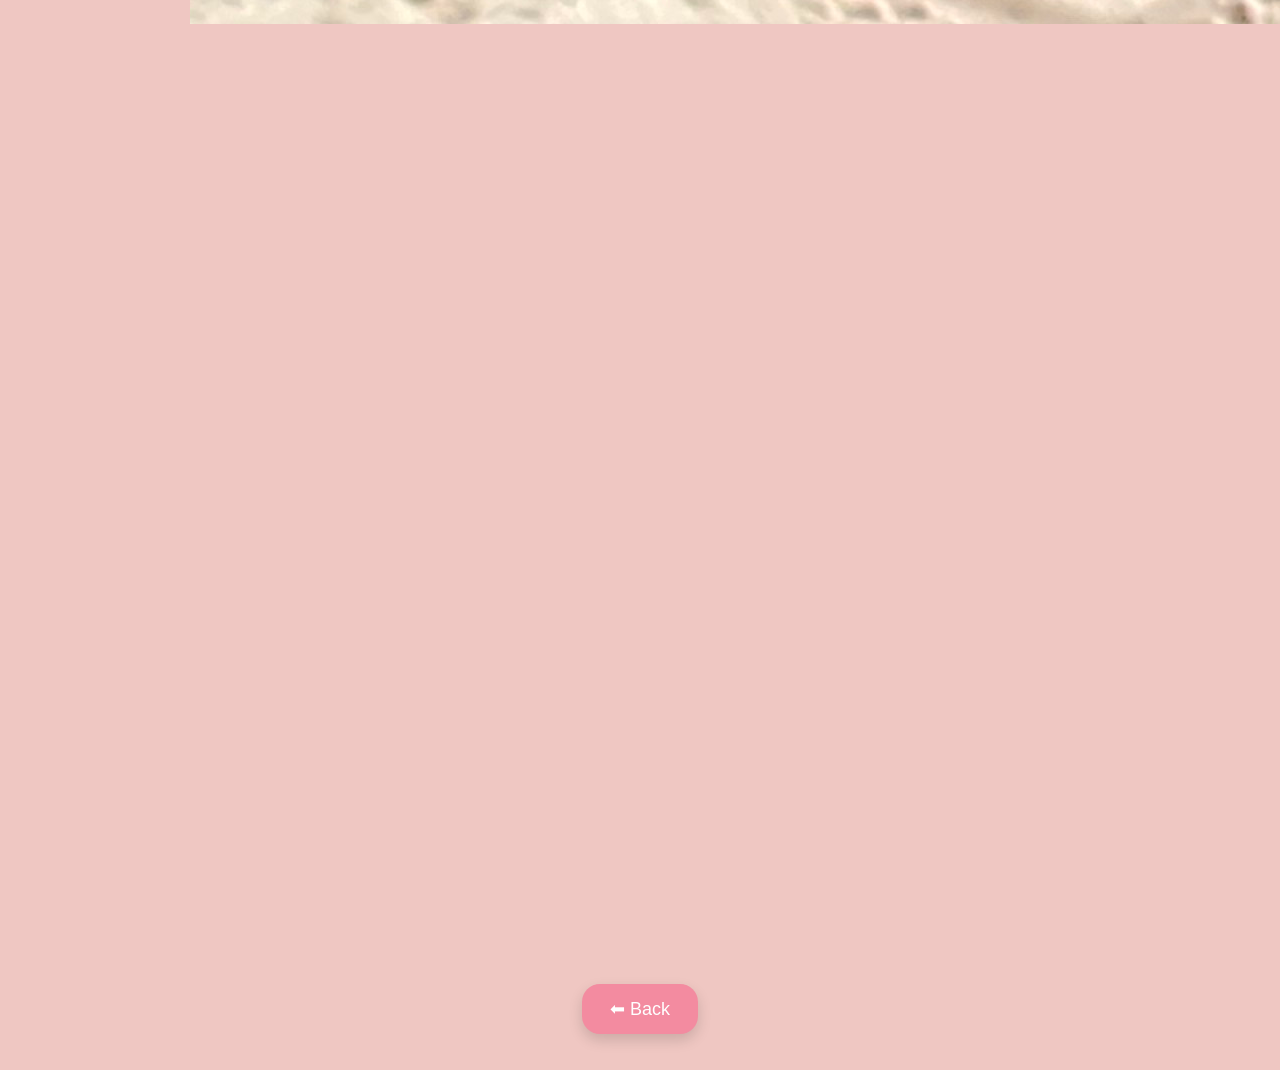
==== commit b1405280: "Update calendar.html" ====
--- a/calendar.html
+++ b/calendar.html
@@ -3,12 +3,15 @@
 <head>
 <meta charset="UTF-8">
 <title>Calendar</title>
+
 <link rel="stylesheet" href="style.css">
 </head>
+
 <body class="center-page">
 
-<h1 class="calendar-title">เราอยู่ด้วยกันมาแล้ว 💕</h1>
-<div id="timeTogether" class="time-box highlight"></div>
+<h2 class="calendar-title">We have been together 💕</h2>
+
+<div id="timeTogether" class="time-box"></div>
 
 <div class="gallery">
   <img src="November/1-November-2.jpeg">
@@ -16,7 +19,7 @@
   <img src="November/12-November.jpeg">
 </div>
 
-<button class="main-btn">⬅ กลับหน้าหลัก</button>
+<button class="main-btn" onclick="goHome()">⬅ Back</button>
 
 <script src="script.js"></script>
 </body>
--- a/style.css
+++ b/style.css
@@ -1,4 +1,4 @@
-*{box-sizing:border-box;font-family:'Poppins',sans-serif}
+*{box-sizing:border-box;font-family:'Quicksand',sans-serif}
 
 body{
   margin:0;
@@ -6,20 +6,52 @@
   min-height:100vh;
 }
 
-/* center pages */
+.title{
+  font-family:'Playfair Display',serif;
+}
+
 .center-page{
+  min-height:100vh;
   display:flex;
   flex-direction:column;
+  align-items:center;
   justify-content:center;
-  align-items:center;
-  height:100vh;
+  text-align:center;
+  padding:20px;
 }
 
-/* login */
+.main-btn{
+  background:#f38ba0;
+  border:none;
+  border-radius:18px;
+  padding:14px 28px;
+  font-size:18px;
+  color:white;
+  margin:16px auto;
+  display:block;
+  box-shadow:0 6px 14px rgba(0,0,0,.15);
+}
+
+.main-btn.small{
+  font-size:16px;
+  padding:10px 18px;
+}
+
+.back-left{
+  align-self:flex-start;
+}
+
 .login-container{
   display:flex;
   height:100vh;
 }
+
+.login-left img{
+  width:100%;
+  height:100%;
+  object-fit:cover;
+}
+
 .login-left,.login-right{
   flex:1;
   display:flex;
@@ -27,98 +59,76 @@
   align-items:center;
   flex-direction:column;
 }
-.login-left img{
-  width:100%;
-  height:100%;
-  object-fit:cover;
+
+.password-box{
+  height:40px;
+  margin-bottom:16px;
+  font-size:28px;
 }
 
-.password-box{
-  font-size:26px;
-  letter-spacing:8px;
-  margin:15px;
-}
-
-/* keypad */
 .keypad{
   display:grid;
   grid-template-columns:repeat(3,1fr);
   gap:10px;
 }
-button{
-  background:#f38ba0;
-  border:none;
-  border-radius:16px;
-  padding:14px 22px;
-  font-size:18px;
-  color:white;
-}
 
-/* menu */
-.menu a{
-  display:block;
-  margin:15px;
-  font-size:20px;
-  text-decoration:none;
-}
-
-/* memories */
 .months{
   display:grid;
   grid-template-columns:repeat(3,1fr);
   gap:10px;
 }
+
 .slider{
   height:65vh;
   display:flex;
   justify-content:center;
   align-items:center;
 }
+
 .slider img{
   max-width:100%;
   max-height:100%;
   border-radius:18px;
-  object-fit:contain;
 }
 
-/* calendar */
-.gallery{
-  display:grid;
-  grid-template-columns:repeat(auto-fit,minmax(100px,1fr));
-  gap:10px;
+.calendar-title{
+  font-family:'Playfair Display',serif;
+  font-size:30px;
 }
-.gallery img{
-  width:100%;
-  border-radius:14px;
-}
+
 .time-box{
   font-size:26px;
-  font-weight:600;
-  text-align:center;
-  margin:20px 0;
+  font-weight:700;
 }
 
-/* notes */
-.notes-grid{
-  display:grid;
-  grid-template-columns:repeat(2,1fr);
-  gap:14px;
-}
-.notes-grid img{
-  width:100%;
-  border-radius:16px;
-}
-.letter{
+.highlight{
   background:white;
-  padding:18px;
-  border-radius:18px;
-  font-size:22px;
-  display:flex;
-  align-items:center;
-  justify-content:center;
+  padding:14px 24px;
+  border-radius:22px;
+  box-shadow:0 8px 18px rgba(0,0,0,.15);
+  margin-bottom:24px;
 }
 
-/* popup */
+.gallery,.notes-grid{
+  display:grid;
+  grid-template-columns:repeat(3,1fr);
+  gap:16px;
+  width:100%;
+  max-width:900px;
+}
+
+.note-item{
+  display:flex;
+  flex-direction:column;
+  align-items:center;
+}
+
+.note-item img{
+  width:100%;
+  border-radius:18px;
+  margin-bottom:10px;
+}
+
 .popup{
   position:fixed;
   inset:0;
@@ -127,9 +137,16 @@
   align-items:center;
   justify-content:center;
 }
+
 .popup-content{
   background:white;
-  padding:22px;
-  border-radius:20px;
+  padding:24px;
+  border-radius:22px;
   max-width:80%;
 }
+
+.letter{
+  font-family:'Playfair Display',serif;
+  font-size:22px;
+  text-align:center;
+}
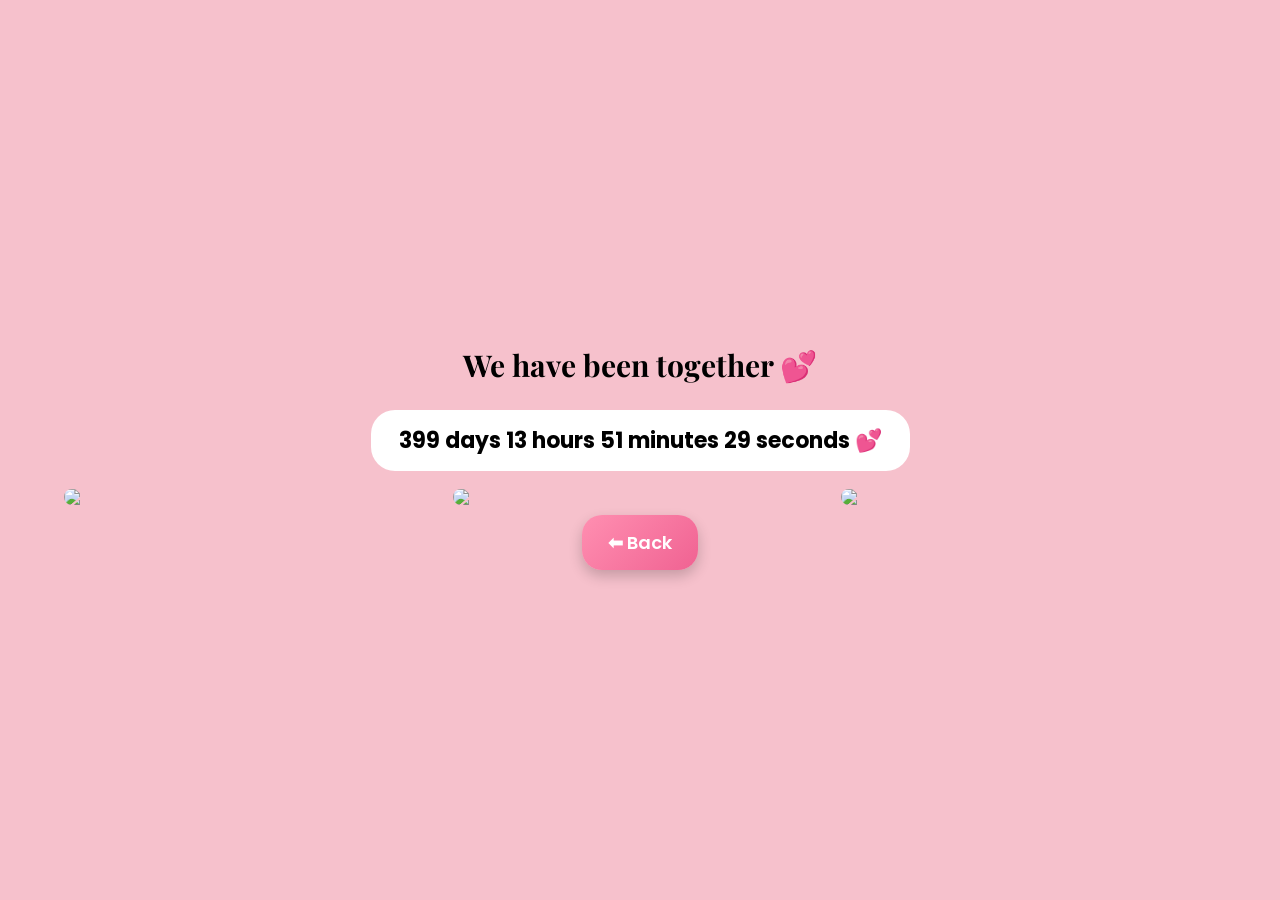
==== commit 713db8e2: "Update calendar.html" ====
--- a/calendar.html
+++ b/calendar.html
@@ -14,9 +14,9 @@
 <div id="timeTogether" class="time-box"></div>
 
 <div class="gallery">
-  <img src="November/1-November-2.jpeg">
-  <img src="November/1-November-4.jpeg">
-  <img src="November/12-November.jpeg">
+  <img src="November/1-November-3.jpeg">
+  <img src="November/2-November-4.jpeg">
+  <img src="November/13-November-2.jpeg">
 </div>
 
 <button class="main-btn" onclick="goHome()">⬅ Back</button>
--- a/style.css
+++ b/style.css
@@ -1,152 +1,269 @@
-*{box-sizing:border-box;font-family:'Quicksand',sans-serif}
+@import url('https://fonts.googleapis.com/css2?family=Poppins:wght@600;700&family=Playfair+Display:wght@600&display=swap');
+
+*{
+  box-sizing:border-box;
+  font-family:'Poppins',sans-serif;
+}
 
 body{
   margin:0;
-  background:#EFC7C2;
+  background:#F6C1CC;
   min-height:100vh;
 }
-
-.title{
-  font-family:'Playfair Display',serif;
-}
-
-.center-page{
-  min-height:100vh;
-  display:flex;
-  flex-direction:column;
-  align-items:center;
-  justify-content:center;
-  text-align:center;
-  padding:20px;
-}
-
-.main-btn{
-  background:#f38ba0;
-  border:none;
-  border-radius:18px;
-  padding:14px 28px;
-  font-size:18px;
-  color:white;
-  margin:16px auto;
-  display:block;
-  box-shadow:0 6px 14px rgba(0,0,0,.15);
-}
-
-.main-btn.small{
-  font-size:16px;
-  padding:10px 18px;
-}
-
-.back-left{
-  align-self:flex-start;
-}
-
-.login-container{
-  display:flex;
+/* ===== START PAGE ===== */
+.start-page{
+  position:relative;
   height:100vh;
-}
-
-.login-left img{
+  width:100vw;
+  overflow:hidden; /* prevent overflow */
+}
+
+.start-bg{
   width:100%;
   height:100%;
   object-fit:cover;
-}
-
+  position:absolute;
+  top:0;
+  left:0;
+  z-index:1;
+}
+
+.start-content{
+  position:absolute;
+  top:1%;              /* 🔴 แก้ตรงนี้ (ยิ่งน้อย ยิ่งสูง) */
+  left:50%;
+  transform:translateX(-50%);  /* 🔴 แก้จาก -50%,-50% */
+  display:flex;
+  flex-direction:column;
+  justify-content:center;
+  align-items:center;
+  background:rgba(0,0,0,0.35);
+  padding:15px 15px;
+  border-radius:20px;
+  text-align:center;
+  color:white;
+  z-index:2;
+}
+
+/* Start button styling same as main buttons */
+.start-content .main-btn{
+  margin-top:12px;
+  font-size:18px;
+  font-weight:600;
+  padding:14px 26px;
+  border-radius:20px;
+  background:linear-gradient(135deg,#ff8fb1,#f06292);
+  color:white;
+  box-shadow:0 6px 14px rgba(0,0,0,.2);
+}
+/* ===== BUTTON (ชมพูหวาน) ===== */
+button, .main-btn{
+  background:linear-gradient(135deg,#ff8fb1,#f06292);
+  border:none;
+  border-radius:20px;
+  padding:14px 26px;
+  font-size:18px;
+  font-weight:600;
+  color:white;
+  box-shadow:0 6px 14px rgba(0,0,0,.2);
+  margin:10px;
+}
+
+/* ===== CENTER PAGE ===== */
+.center-page{
+  height:100vh;
+  display:flex;
+  flex-direction:column;
+  justify-content:center;
+  align-items:center;
+  text-align:center;
+}
+
+/* ===== PASSWORD ===== */
+.login-container{
+  display:flex;
+  height:100vh;
+}
+.login-left img{
+  width:100%;
+  height:100%;
+  object-fit:cover;
+}
 .login-left,.login-right{
   flex:1;
   display:flex;
-  justify-content:center;
-  align-items:center;
   flex-direction:column;
-}
-
+  justify-content:center;
+  align-items:center;
+}
 .password-box{
   height:40px;
+  font-size:28px;
   margin-bottom:16px;
-  font-size:28px;
-}
-
+}
 .keypad{
   display:grid;
   grid-template-columns:repeat(3,1fr);
   gap:10px;
 }
 
+/* ===== HOME ===== */
+.center-page h1{
+  font-family:'Playfair Display',serif;
+  font-size:38px;
+  margin-bottom:10px;
+}
+.center-page p{
+  font-size:20px;
+  margin-bottom:30px;
+}
+.menu a{
+  display:block;
+  margin:12px;
+  font-size:22px;
+  text-decoration:none;
+  color:white;
+  background:#f06292;
+  padding:14px 30px;
+  border-radius:22px;
+}
+
+/* ===== MEMORIES ===== */
 .months{
   display:grid;
   grid-template-columns:repeat(3,1fr);
   gap:10px;
 }
-
 .slider{
   height:65vh;
   display:flex;
   justify-content:center;
   align-items:center;
 }
-
 .slider img{
   max-width:100%;
   max-height:100%;
+  border-radius:20px;
+}
+/* ===== MEMORIES MONTH LAYOUT ===== */
+.months.top{
+  display:grid;
+  grid-template-columns:repeat(3,1fr);
+  gap:10px;
+  margin-bottom:12px;
+}
+
+.months.bottom{
+  display:grid;
+  grid-template-columns:repeat(4,1fr);
+  gap:10px;
+}
+
+/* ===== CALENDAR ===== */
+.calendar-title{
+  font-family:'Playfair Display',serif;
+  font-size:30px;
+}
+.time-box{
+  background:white;
+  padding:14px 28px;
+  border-radius:24px;
+  font-size:22px;
+  font-weight:700;
+  margin-bottom:18px;
+}
+.gallery{
+  display:grid;
+  grid-template-columns:repeat(3,1fr);
+  gap:14px;
+  width:90%;
+}
+.gallery img{
+  width:100%;
   border-radius:18px;
 }
 
-.calendar-title{
-  font-family:'Playfair Display',serif;
-  font-size:30px;
-}
-
-.time-box{
-  font-size:26px;
-  font-weight:700;
-}
-
-.highlight{
-  background:white;
-  padding:14px 24px;
+/* ===== NOTES ===== */
+.notes-grid{
+  display:grid;
+  grid-template-columns:repeat(3,1fr);
+  gap:14px;
+  width:90%;
+}
+.notes-grid img{
+  width:100%;
+  border-radius:18px;
+}
+.letter-btn{
+  margin-top:16px;
+}
+/* ===== NOTES INTRO BOX ===== */
+.note-intro{
+  background:rgba(255,255,255,0.9);
+  padding:14px 26px;
   border-radius:22px;
-  box-shadow:0 8px 18px rgba(0,0,0,.15);
-  margin-bottom:24px;
-}
-
-.gallery,.notes-grid{
-  display:grid;
-  grid-template-columns:repeat(3,1fr);
-  gap:16px;
-  width:100%;
-  max-width:900px;
-}
-
-.note-item{
-  display:flex;
-  flex-direction:column;
-  align-items:center;
-}
-
-.note-item img{
-  width:100%;
-  border-radius:18px;
-  margin-bottom:10px;
-}
-
+  font-family:'Playfair Display',serif;
+  font-size:22px;
+  color:#e75480;
+  margin-bottom:20px;
+  box-shadow:0 6px 16px rgba(0,0,0,0.15);
+}
+
+/* ===== POPUP ===== */
 .popup{
   position:fixed;
   inset:0;
-  background:rgba(0,0,0,.4);
+  background:rgba(0,0,0,.35);
   display:none;
   align-items:center;
   justify-content:center;
 }
-
 .popup-content{
-  background:white;
-  padding:24px;
-  border-radius:22px;
+  background:#fff;
+  padding:26px;
+  border-radius:26px;
   max-width:80%;
 }
-
-.letter{
-  font-family:'Playfair Display',serif;
-  font-size:22px;
-  text-align:center;
-}
+.popup-content p{
+  font-family:'Playfair Display',serif;
+  font-size:22px;
+}
+/* ===== HOME DECOR FRAME ===== */
+.home-title-box{
+  background:rgba(255,255,255,0.85);
+  padding:22px 30px 26px;
+  border-radius:26px;
+  box-shadow:0 8px 20px rgba(0,0,0,0.15);
+  margin-bottom:18px;
+  position:relative;
+}
+
+.home-title-box h1{
+  margin:0;
+  font-family:'Playfair Display',serif;
+  font-size:36px;
+  color:#e75480;
+}
+
+/* decorations */
+.decor{
+  position:absolute;
+  font-size:22px;
+  opacity:0.9;
+}
+
+.decor.left{
+  top:10px;
+  left:12px;
+}
+
+.decor.right{
+  top:10px;
+  right:12px;
+}
+
+.decor.bottom{
+  bottom:-16px;   /* เว้นช่วงด้านล่าง */
+  left:50%;
+  transform:translateX(-50%);
+}
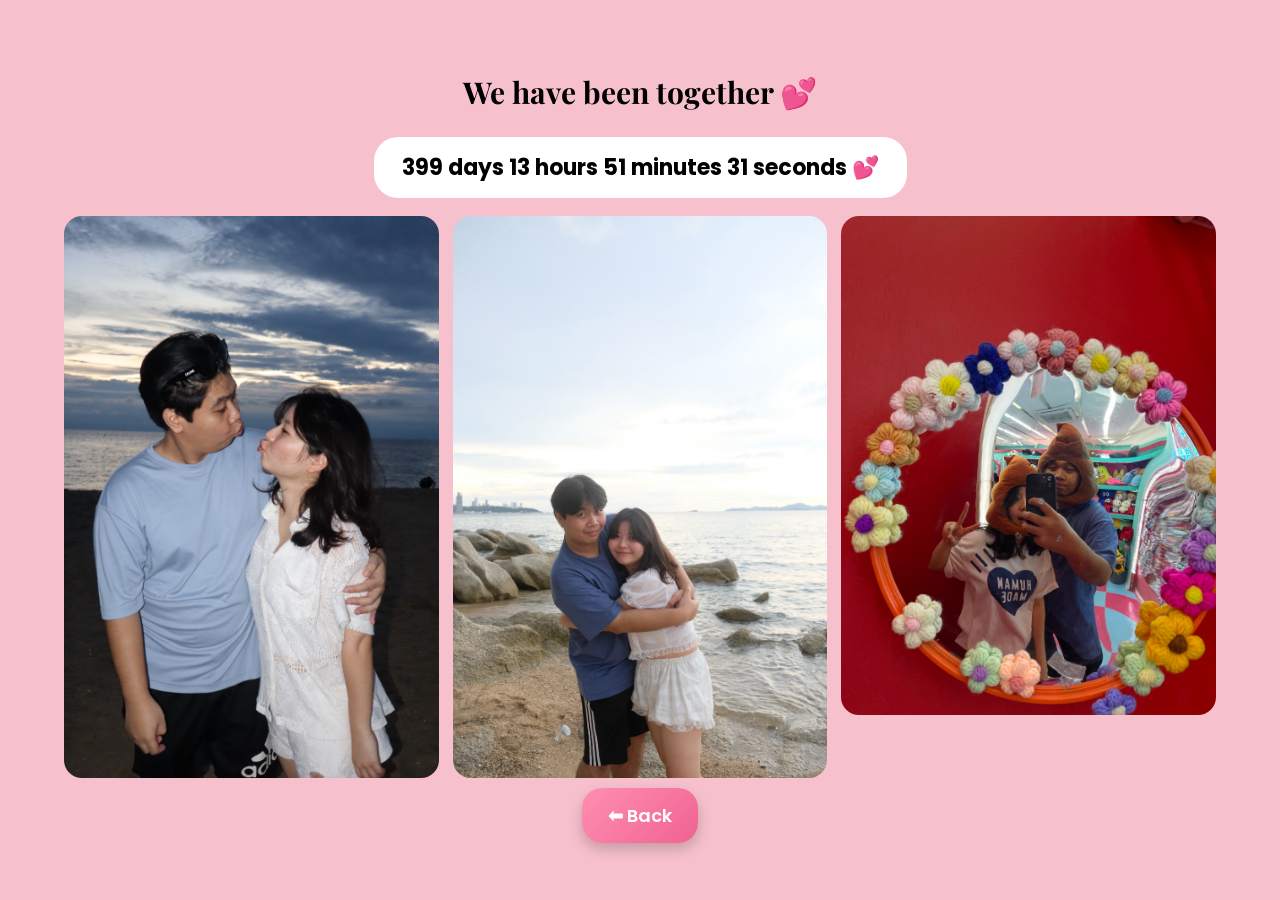
==== commit 2edb3a08: "Update calendar.html" ====
--- a/calendar.html
+++ b/calendar.html
@@ -14,9 +14,9 @@
 <div id="timeTogether" class="time-box"></div>
 
 <div class="gallery">
-  <img src="November/1-November-3.jpeg">
-  <img src="November/2-November-4.jpeg">
-  <img src="November/13-November-2.jpeg">
+  <img src="November/1-November-3.JPG">
+  <img src="November/2-November-4.JPG">
+  <img src="November/13-November-2.JPG">
 </div>
 
 <button class="main-btn" onclick="goHome()">⬅ Back</button>
--- a/style.css
+++ b/style.css
@@ -38,7 +38,7 @@
   justify-content:center;
   align-items:center;
   background:rgba(0,0,0,0.35);
-  padding:15px 15px;
+  padding:10px 10px;
   border-radius:20px;
   text-align:center;
   color:white;
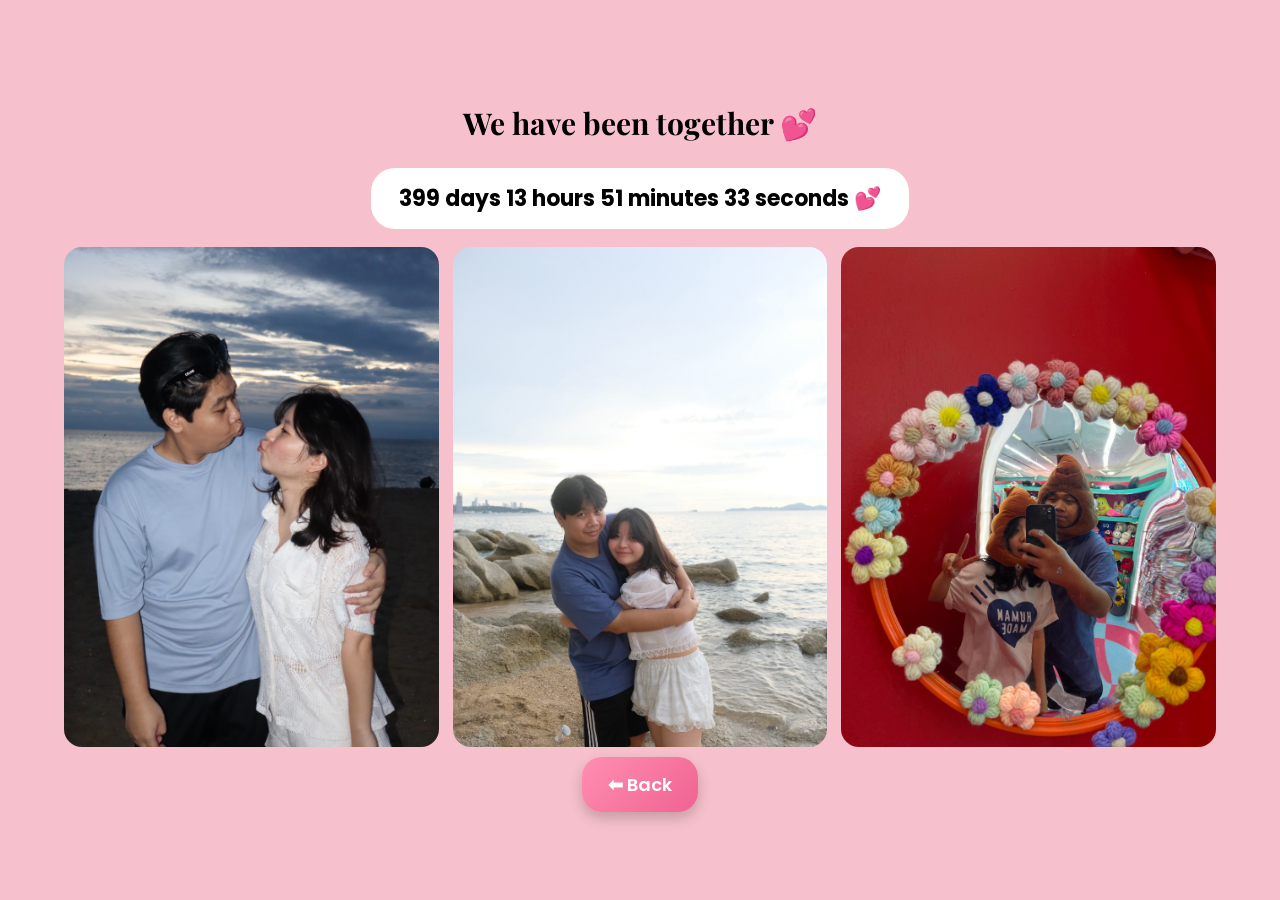
==== commit 87a56fda: "Update calendar.html" ====
--- a/calendar.html
+++ b/calendar.html
@@ -2,6 +2,7 @@
 <html>
 <head>
 <meta charset="UTF-8">
+<meta name="viewport" content="width=device-width, initial-scale=1.0">
 <title>Calendar</title>
 
 <link rel="stylesheet" href="style.css">
--- a/style.css
+++ b/style.css
@@ -134,15 +134,19 @@
   grid-template-columns:repeat(3,1fr);
   gap:10px;
 }
+
 .slider{
-  height:65vh;
-  display:flex;
-  justify-content:center;
-  align-items:center;
-}
+  height:70vh;                 /* 🔴 กรอบสูงพอสำหรับ 3:4 */
+  display:flex;
+  justify-content:center;
+  align-items:center;
+}
+
 .slider img{
-  max-width:100%;
-  max-height:100%;
+  width:100%;
+  max-width:420px;             /* 🔴 กันรูปใหญ่เกิน */
+  aspect-ratio: 3 / 4;         /* ✅ ยึดตาม 2-November-1 */
+  object-fit:cover;            /* ✅ ครอปให้เท่ากัน */
   border-radius:20px;
 }
 /* ===== MEMORIES MONTH LAYOUT ===== */
@@ -164,6 +168,7 @@
   font-family:'Playfair Display',serif;
   font-size:30px;
 }
+
 .time-box{
   background:white;
   padding:14px 28px;
@@ -172,14 +177,18 @@
   font-weight:700;
   margin-bottom:18px;
 }
+
 .gallery{
   display:grid;
   grid-template-columns:repeat(3,1fr);
   gap:14px;
   width:90%;
 }
+
 .gallery img{
   width:100%;
+  aspect-ratio: 3 / 4;         /* ✅ ยึดตาม 2-November-1 */
+  object-fit:cover;
   border-radius:18px;
 }
 
@@ -190,10 +199,14 @@
   gap:14px;
   width:90%;
 }
+
 .notes-grid img{
   width:100%;
+  aspect-ratio: 3 / 4;         /* ✅ เหมือน Calendar */
+  object-fit:cover;
   border-radius:18px;
 }
+
 .letter-btn{
   margin-top:16px;
 }
@@ -267,3 +280,63 @@
   left:50%;
   transform:translateX(-50%);
 }
+/* ===== MOBILE FIX (iPhone) ===== */
+@media (max-width: 768px){
+
+  /* ข้อความ */
+  h1{ font-size:28px; }
+  h2{ font-size:24px; }
+  p{ font-size:18px; }
+
+  /* HOME */
+  .menu a{
+    font-size:20px;
+    padding:16px 32px;
+  }
+
+  /* MEMORIES */
+  .months{
+    grid-template-columns:repeat(2,1fr); /* 🔴 2 ต่อแถว */
+  }
+  .slider{
+    height:60vh;
+  }
+
+  /* CALENDAR + NOTES */
+  .gallery,
+  .notes-grid{
+    grid-template-columns:repeat(2,1fr); /* 🔴 จาก 3 → 2 */
+    gap:16px;
+  }
+
+  /* ปุ่ม */
+  button, .main-btn{
+    font-size:20px;
+    padding:16px 30px;
+  }
+}
+/* ===== MOBILE FIX (iPhone) ===== */
+@media (max-width: 768px){
+
+  /* ===== LOGIN PAGE ===== */
+  .login-container{
+    flex-direction:column;
+  }
+
+  .login-left{
+    width:100%;
+    height:40vh;
+  }
+
+  .login-left img{
+    width:100%;
+    height:100%;
+    object-fit:cover;
+  }
+
+  .login-right{
+    width:100%;
+    height:60vh;
+    padding:20px;
+  }
+}
